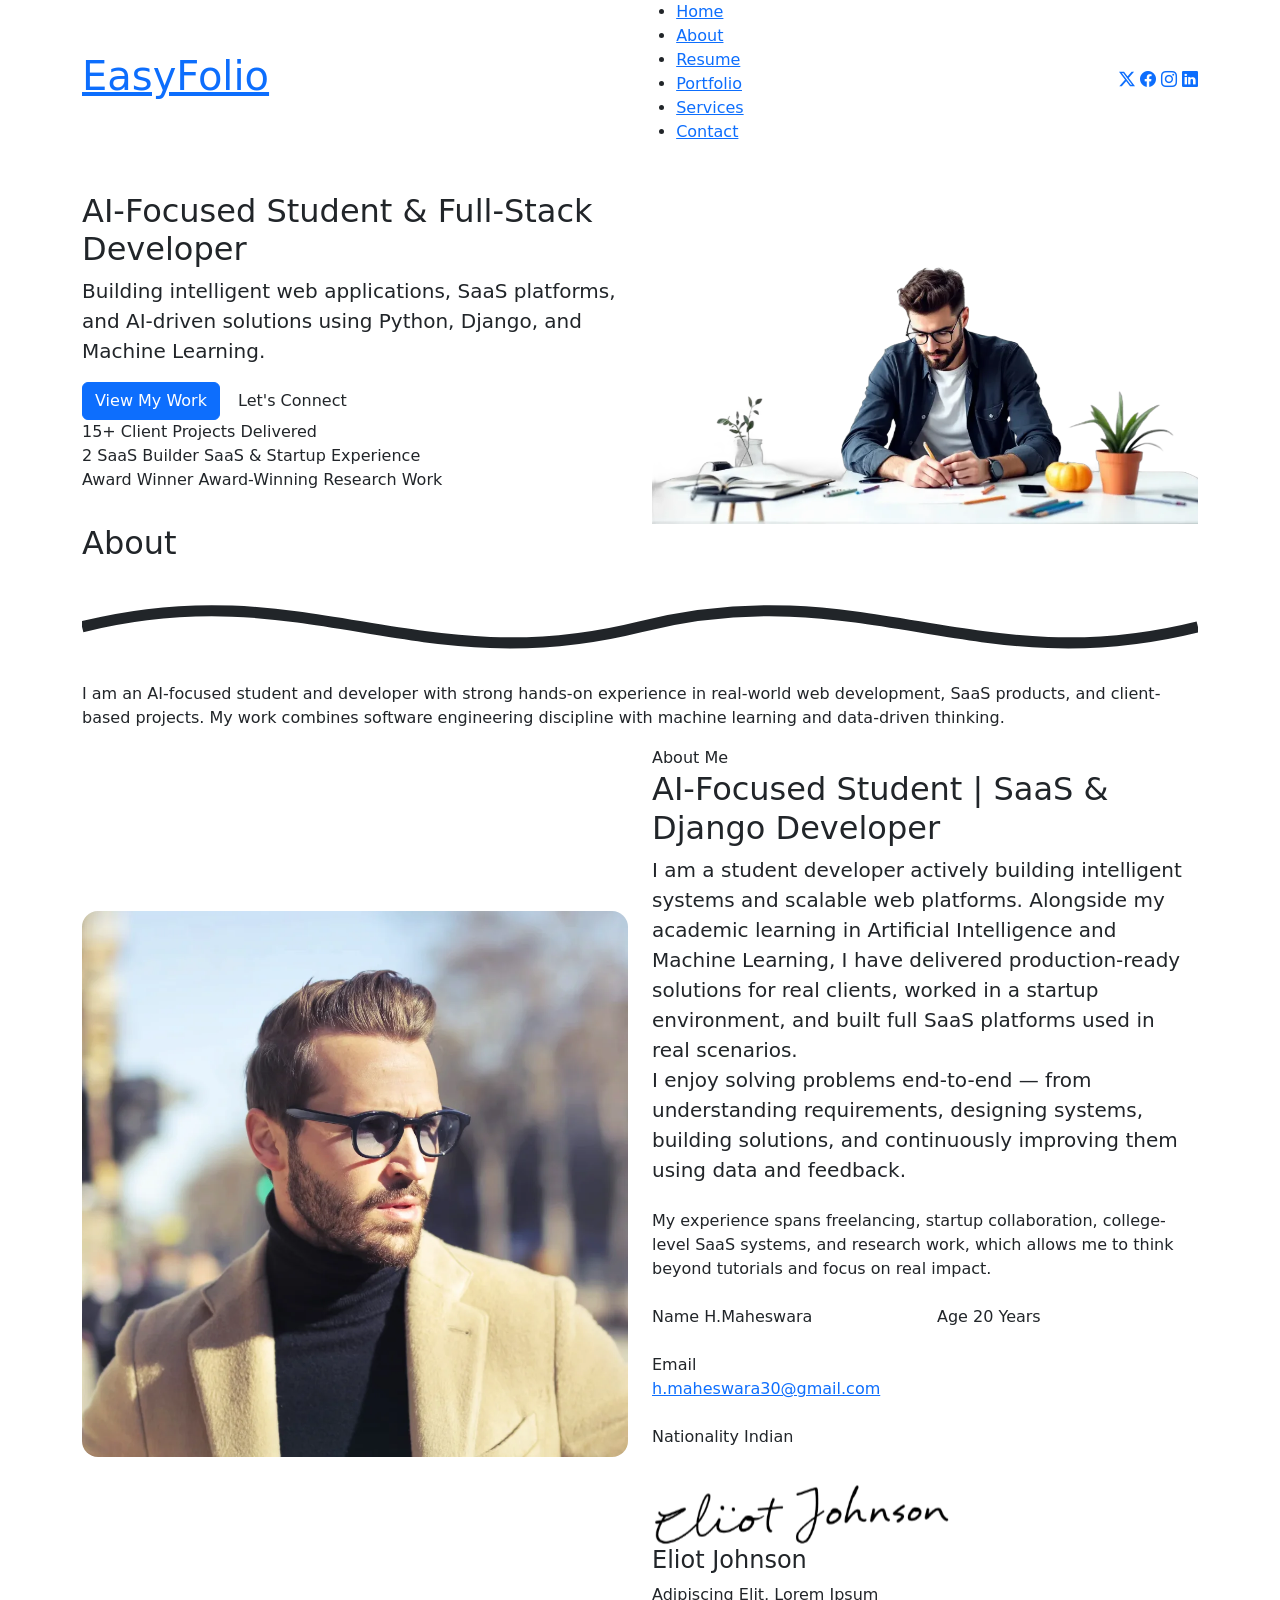
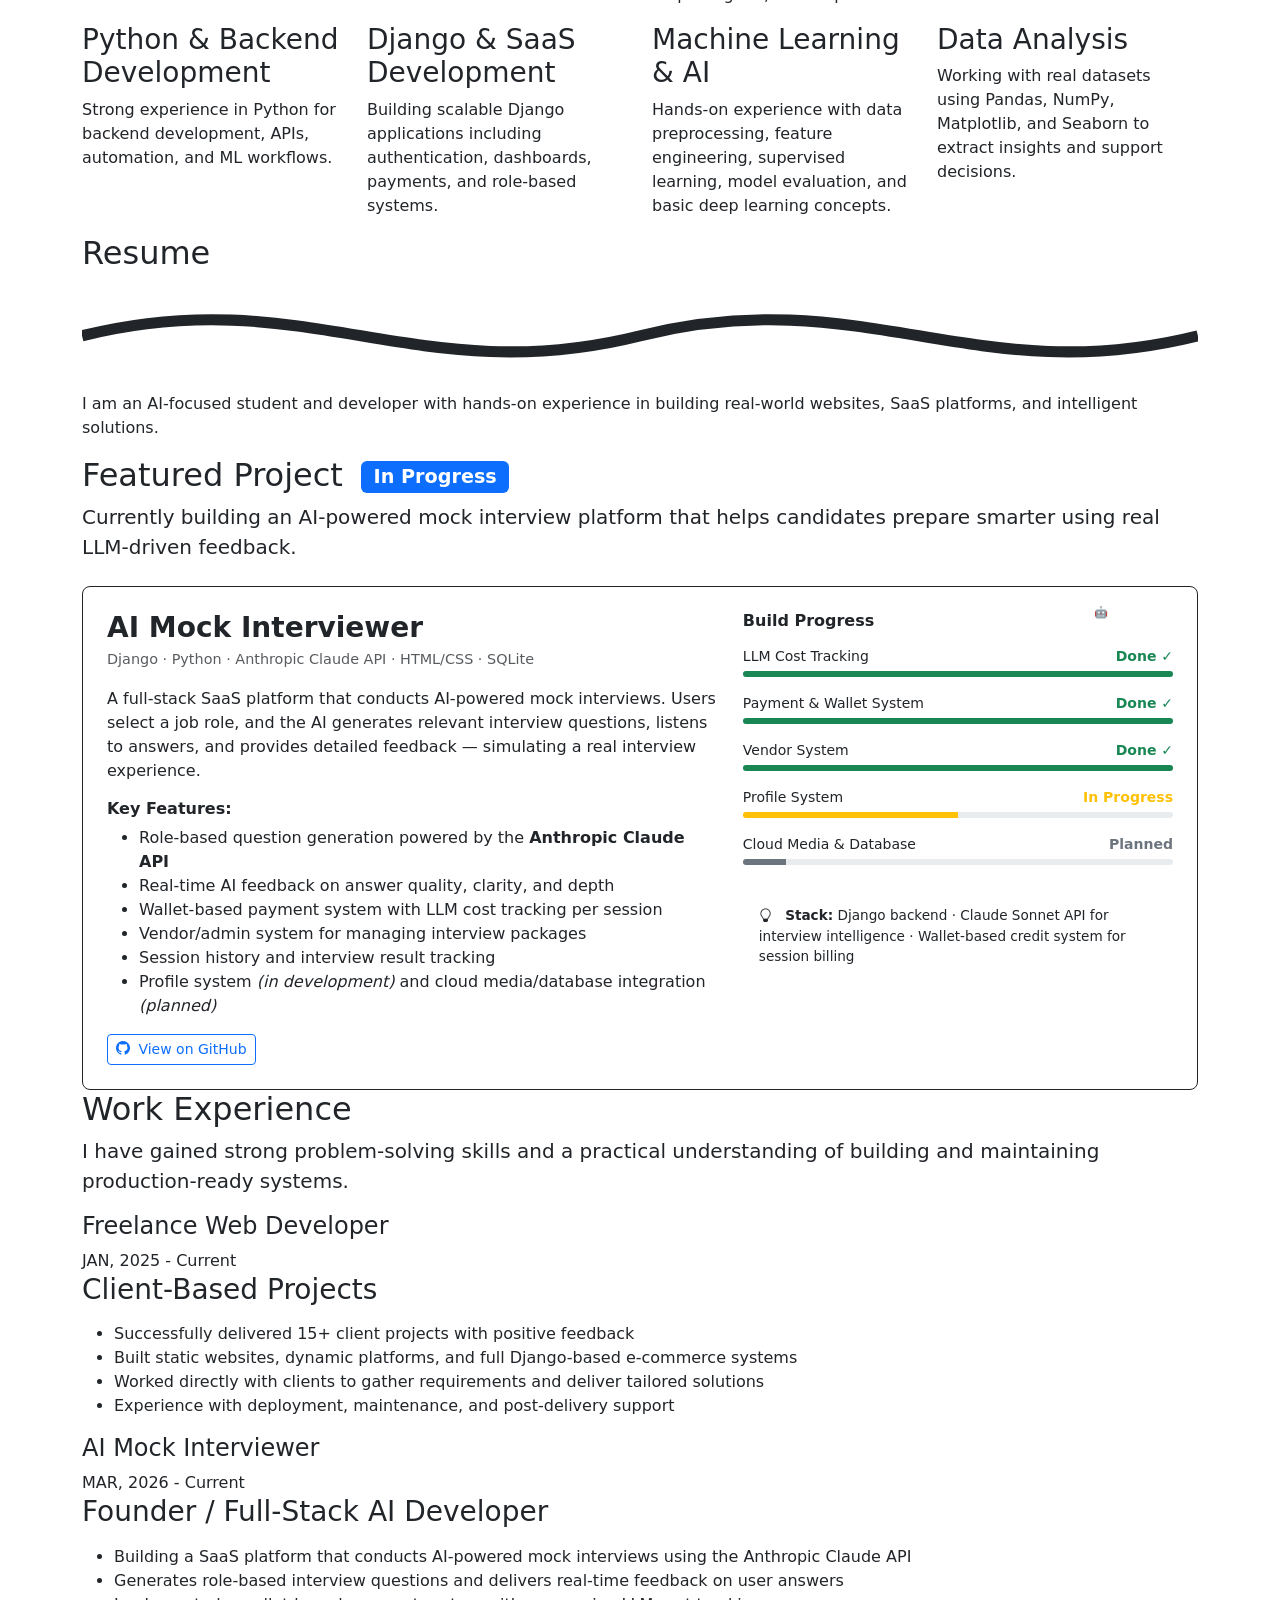
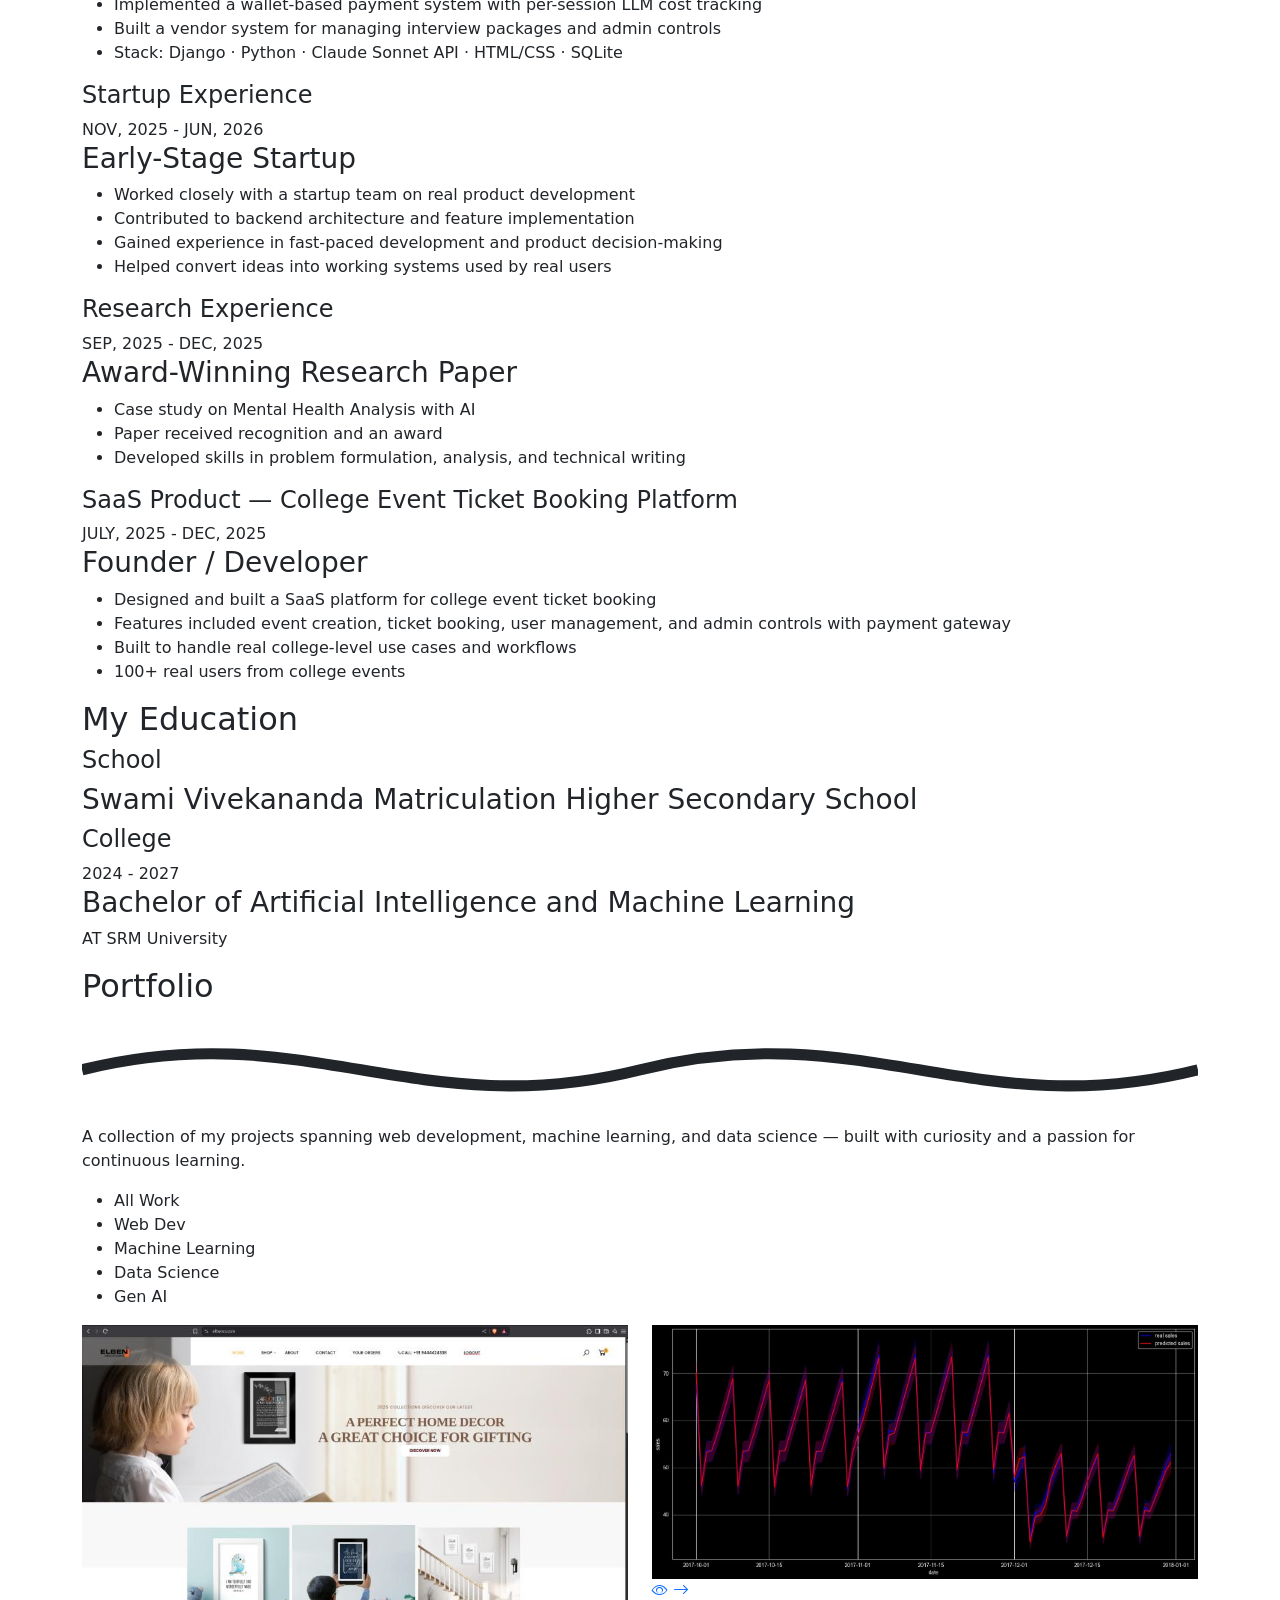
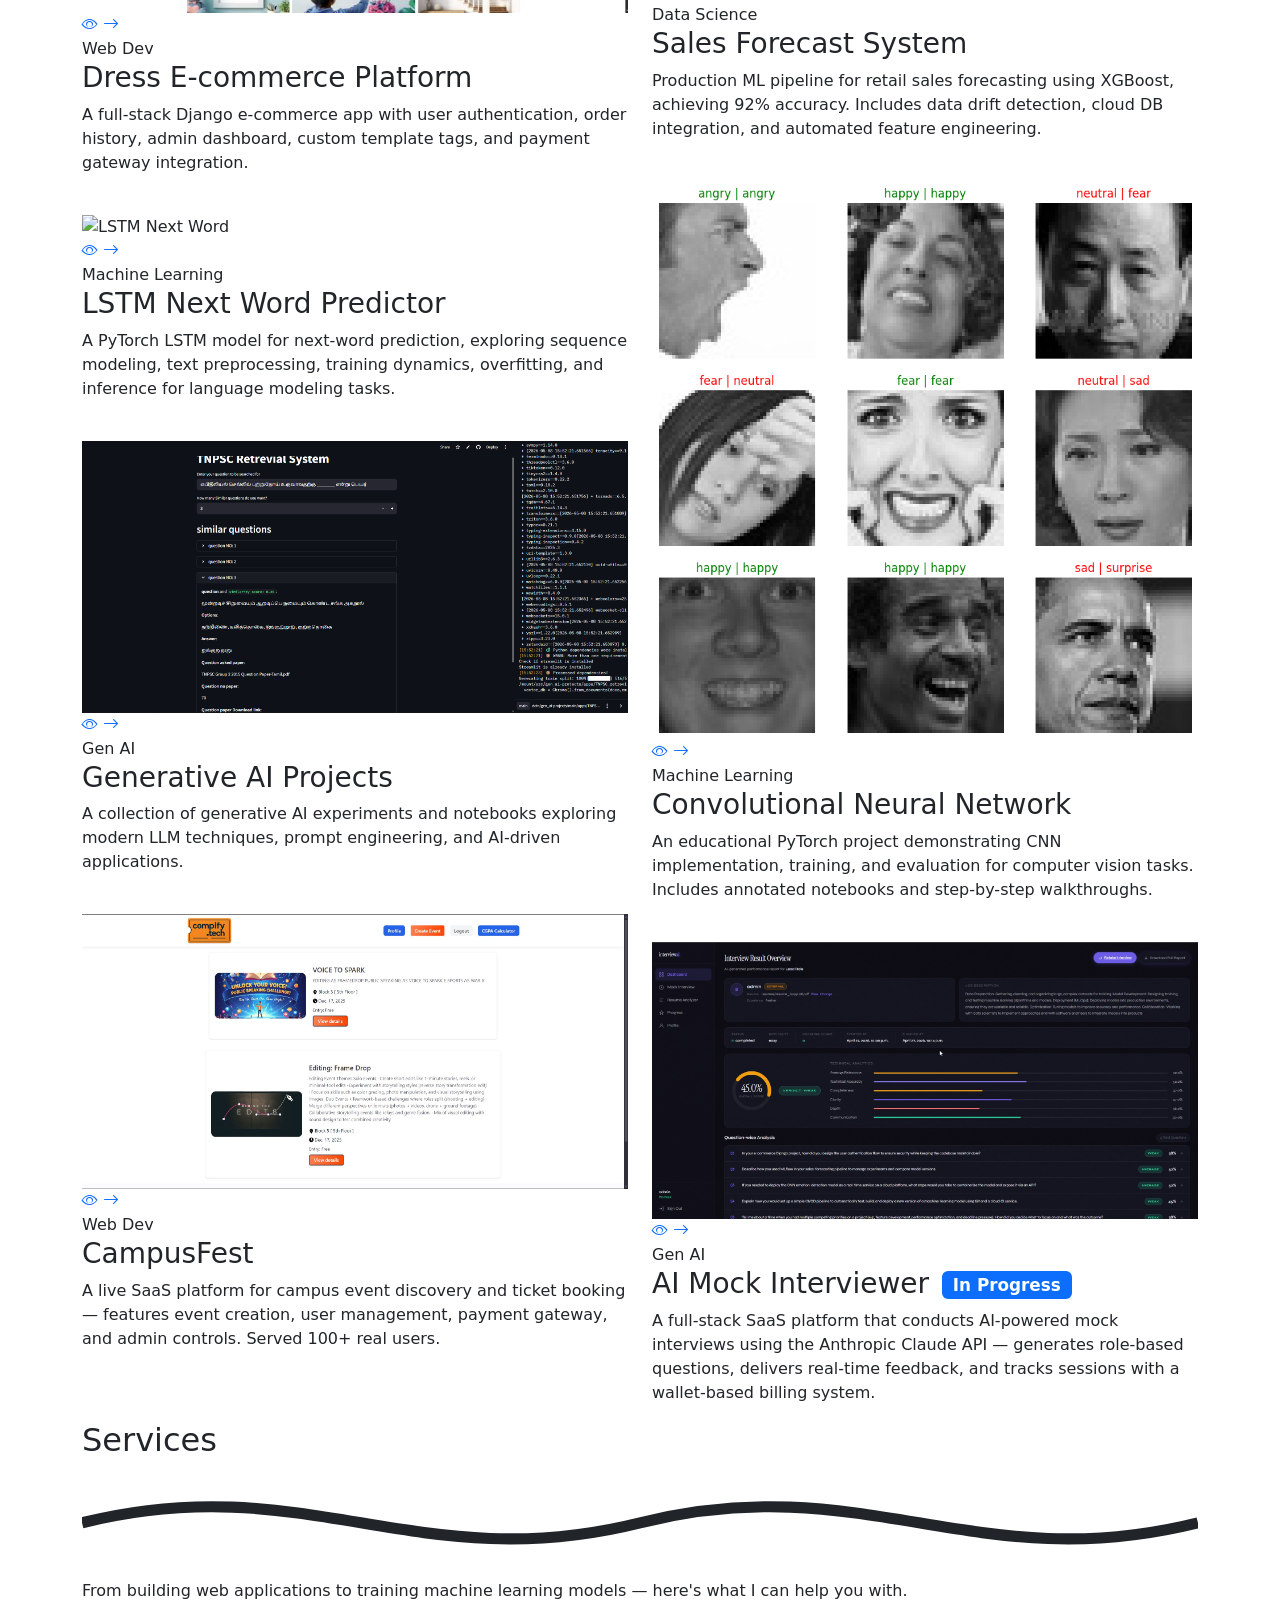
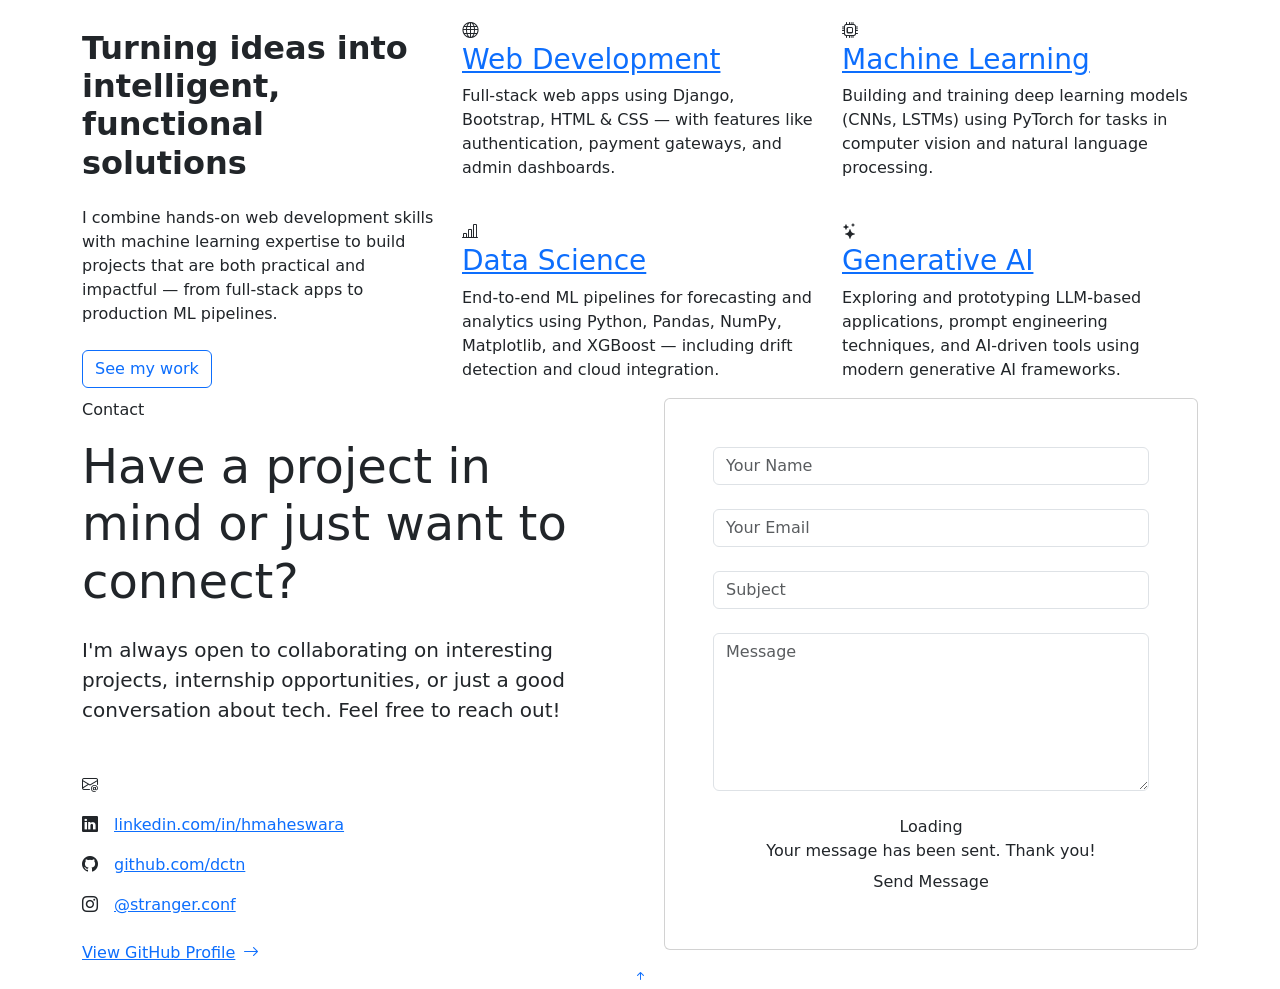
==== index.html @ 5fecfb1a "portifilo commit" ====
<!DOCTYPE html>
<html lang="en">

<head>
  <meta charset="utf-8">
  <meta content="width=device-width, initial-scale=1.0" name="viewport">
  <title>Index - EasyFolio Bootstrap Template</title>
  <meta name="description" content="">
  <meta name="keywords" content="">

  <!-- Favicons -->
  <link href="assets/img/favicon.png" rel="icon">
  <link href="assets/img/apple-touch-icon.png" rel="apple-touch-icon">

  <!-- Fonts -->
  <link href="https://fonts.googleapis.com" rel="preconnect">
  <link href="https://fonts.gstatic.com" rel="preconnect" crossorigin>
  <link href="https://fonts.googleapis.com/css2?family=Roboto:ital,wght@0,100;0,300;0,400;0,500;0,700;0,900;1,100;1,300;1,400;1,500;1,700;1,900&family=Noto+Sans:ital,wght@0,100;0,200;0,300;0,400;0,500;0,600;0,700;0,800;0,900;1,100;1,200;1,300;1,400;1,500;1,600;1,700;1,800;1,900&family=Questrial:wght@400&display=swap" rel="stylesheet">

  <!-- Vendor CSS Files -->
  <link href="assets/vendor/bootstrap/css/bootstrap.min.css" rel="stylesheet">
  <link href="assets/vendor/bootstrap-icons/bootstrap-icons.css" rel="stylesheet">
  <link href="assets/vendor/aos/aos.css" rel="stylesheet">
  <link href="assets/vendor/glightbox/css/glightbox.min.css" rel="stylesheet">
  <link href="assets/vendor/swiper/swiper-bundle.min.css" rel="stylesheet">

  <!-- Main CSS File -->
  <link href="assets/css/main.css" rel="stylesheet">

  <!-- =======================================================
  * Template Name: EasyFolio
  * Template URL: https://bootstrapmade.com/easyfolio-bootstrap-portfolio-template/
  * Updated: Feb 21 2025 with Bootstrap v5.3.3
  * Author: BootstrapMade.com
  * License: https://bootstrapmade.com/license/
  ======================================================== -->
</head>

<body class="index-page">

  <!-- nav section -->
  <header id="header" class="header d-flex align-items-center sticky-top">
    <div class="header-container container-fluid container-xl position-relative d-flex align-items-center justify-content-between">

      <a href="index.html" class="logo d-flex align-items-center me-auto me-xl-0">
        <!-- Uncomment the line below if you also wish to use an image logo -->
        <!-- <img src="assets/img/logo.webp" alt=""> -->
        <h1 class="sitename">EasyFolio</h1>
      </a>

      <nav id="navmenu" class="navmenu">
        <ul>
          <li><a href="#hero" class="active">Home</a></li>
          <li><a href="#about">About</a></li>
          <li><a href="#resume">Resume</a></li>
          <li><a href="#portfolio">Portfolio</a></li>
          <li><a href="#services">Services</a></li>
          <!-- <li class="dropdown"><a href="#"><span>Dropdown</span> <i class="bi bi-chevron-down toggle-dropdown"></i></a>
            <ul>
              <li><a href="#">Dropdown 1</a></li>
              <li class="dropdown"><a href="#"><span>Deep Dropdown</span> <i class="bi bi-chevron-down toggle-dropdown"></i></a>
                <ul>
                  <li><a href="#">Deep Dropdown 1</a></li>
                  <li><a href="#">Deep Dropdown 2</a></li>
                  <li><a href="#">Deep Dropdown 3</a></li>
                  <li><a href="#">Deep Dropdown 4</a></li>
                  <li><a href="#">Deep Dropdown 5</a></li>
                </ul>
              </li>
              <li><a href="#">Dropdown 2</a></li>
              <li><a href="#">Dropdown 3</a></li>
              <li><a href="#">Dropdown 4</a></li>
            </ul>
          </li> -->
          <li><a href="#contact">Contact</a></li>
        </ul>
        <i class="mobile-nav-toggle d-xl-none bi bi-list"></i>
      </nav>

      <div class="header-social-links">
        <a href="#" class="twitter"><i class="bi bi-twitter-x"></i></a>
        <a href="#" class="facebook"><i class="bi bi-facebook"></i></a>
        <a href="#" class="instagram"><i class="bi bi-instagram"></i></a>
        <a href="#" class="linkedin"><i class="bi bi-linkedin"></i></a>
      </div>

    </div>
  </header>
  <!-- end nav section -->

  <main class="main">

    <!-- Hero Section -->
    <section id="hero" class="hero section">

      <div class="container" data-aos="fade-up" data-aos-delay="100">

        <div class="row align-items-center content">
          <div class="col-lg-6" data-aos="fade-up" data-aos-delay="200">
            <h2>AI-Focused Student & Full-Stack Developer</h2>
            <p class="lead">Building intelligent web applications, SaaS platforms, and AI-driven solutions using Python, Django, and Machine Learning.</p>
            <div class="cta-buttons" data-aos="fade-up" data-aos-delay="300">
              <a href="#portfolio" class="btn btn-primary">View My Work</a>
              <a href="#contact" class="btn btn-outline">Let's Connect</a>
            </div>
            <div class="hero-stats" data-aos="fade-up" data-aos-delay="400">
              <div class="stat-item">
                <span class="stat-number">15+</span>
                <span class="stat-label">Client Projects Delivered</span>
              </div>
              <div class="stat-item">
                <span class="stat-number">
                  2 SaaS Builder
                </span>
                <span class="stat-label"> SaaS & Startup Experience
                </span>
              </div>
              <div class="stat-item">
                <span class="stat-number">Award Winner</span>
                <span class="stat-label">Award-Winning Research Work</span>
              </div>
            </div>
          </div>
          <div class="col-lg-6">
            <div class="hero-image">
              <img src="assets/img/profile/profile-1.webp" alt="Portfolio Hero Image" class="img-fluid" data-aos="zoom-out" data-aos-delay="300">
              <div class="shape-1"></div>
              <div class="shape-2"></div>
            </div>
          </div>
        </div>

      </div>

    </section>
    <!-- /Hero Section -->

    <!-- About Section -->
    <section id="about" class="about section light-background">

      <!-- Section Title -->
      <div class="container section-title" data-aos="fade-up">
        <h2>About</h2>
        <div class="title-shape">
          <svg viewBox="0 0 200 20" xmlns="http://www.w3.org/2000/svg">
            <path d="M 0,10 C 40,0 60,20 100,10 C 140,0 160,20 200,10" fill="none" stroke="currentColor" stroke-width="2"></path>
          </svg>
        </div>
        <p>I am an AI-focused student and developer with strong hands-on experience in real-world web development, SaaS products, and client-based projects. My work combines software engineering discipline with machine learning and data-driven thinking.</p>
      </div><!-- End Section Title -->

      <div class="container" data-aos="fade-up" data-aos-delay="100">

        <div class="row align-items-center">
          <div class="col-lg-6 position-relative" data-aos="fade-right" data-aos-delay="200">
            <div class="about-image">
              <img src="assets/img/profile/profile-square-2.webp" alt="Profile Image" class="img-fluid rounded-4">
            </div>
          </div>

          <div class="col-lg-6" data-aos="fade-left" data-aos-delay="300">
            <div class="about-content">
              <span class="subtitle">About Me</span>

              <h2>AI-Focused Student | SaaS & Django Developer</h2>

              <p class="lead mb-4">
                I am a student developer actively building intelligent systems and scalable web platforms. Alongside my academic learning in Artificial Intelligence and Machine Learning, I have delivered production-ready solutions for real clients, worked in a startup environment, and built full SaaS platforms used in real scenarios.

<br>
I enjoy solving problems end-to-end — from understanding requirements, designing systems, building solutions, and continuously improving them using data and feedback.
              </p>

              <p class="mb-4">My experience spans freelancing, startup collaboration, college-level SaaS systems, and research work, which allows me to think beyond tutorials and focus on real impact.
</p>

              <div class="personal-info">
                <div class="row g-4">
                  <div class="col-6">
                    <div class="info-item">
                      <span class="label">Name</span>
                      <span class="value">H.Maheswara</span>
                    </div>
                  </div>

                  <div class="col-6">
                    <div class="info-item">
                      <span class="label">Age</span>
                      <span class="value">20 Years</span>
                    </div>
                  </div>

                  <div class="col-6">
                    <div class="info-item">
                      <span class="label">Email</span>
                      <span class="value">
                        <a href="mailto:h.maheswara30@gmail.com" target="_blank">h.maheswara30@gmail.com</a>
                      </span>
                    </div>
                  </div>

                  <div class="col-6">
                    <div class="info-item">
                     
                    </div>
                  </div>

                   <div class="col-6">
                    <div class="info-item">
                      <span class="label">Nationality</span>
                      <span class="value">Indian</span>
                    </div>
                  </div>

                  
                </div>
              </div>

              <div class="signature mt-4">
                <div class="signature-image">
                  <img src="assets/img/misc/signature-1.webp" alt="" class="img-fluid">
                </div>
                <div class="signature-info">
                  <h4>Eliot Johnson</h4>
                  <p>Adipiscing Elit, Lorem Ipsum</p>
                </div>
              </div>
            </div>
          </div>
        </div>

      </div>

    </section><!-- /About Section -->

    <!-- Skills Section -->
    <section id="skills" class="skills section">

      <div class="container" data-aos="fade-up" data-aos-delay="100">

        <div class="row g-4 skills-animation">

          <div class="col-md-6 col-lg-3" data-aos="fade-up" data-aos-delay="100">
            <div class="skill-box">
              <h3>Python & Backend Development</h3>
              <p>Strong experience in Python for backend development, APIs, automation, and ML workflows.</p>
            </div>
          </div>

          <div class="col-md-6 col-lg-3" data-aos="fade-up" data-aos-delay="200">
            <div class="skill-box">
              <h3>Django & SaaS Development</h3>
              <p>Building scalable Django applications including authentication, dashboards, payments, and role-based systems.</p>
            </div>
          </div>

          <div class="col-md-6 col-lg-3" data-aos="fade-up" data-aos-delay="300">
            <div class="skill-box">
              <h3>Machine Learning & AI</h3>
              <p>Hands-on experience with data preprocessing, feature engineering, supervised learning, model evaluation, and basic deep learning concepts.</p>
            </div>
          </div>

          <div class="col-md-6 col-lg-3" data-aos="fade-up" data-aos-delay="400">
            <div class="skill-box">
              <h3>Data Analysis</h3>
              <p>Working with real datasets using Pandas, NumPy, Matplotlib, and Seaborn to extract insights and support decisions.</p>
            </div>
          </div>

        </div>

      </div>

    </section>
    <!-- /Skills Section -->

    <!-- Resume Section -->
    <section id="resume" class="resume section">

  <!-- Section Title -->
  <div class="container section-title" data-aos="fade-up">
    <h2>Resume</h2>
    <div class="title-shape">
      <svg viewBox="0 0 200 20" xmlns="http://www.w3.org/2000/svg">
        <path d="M 0,10 C 40,0 60,20 100,10 C 140,0 160,20 200,10" fill="none" stroke="currentColor" stroke-width="2"></path>
      </svg>
    </div>
    <p>I am an AI-focused student and developer with hands-on experience in building real-world websites, SaaS platforms, and intelligent solutions.</p>
  </div>
  <!-- End Section Title -->

  <div class="container" data-aos="fade-up" data-aos-delay="100">

    <div class="row">
      <div class="col-12">
        <div class="resume-wrapper">

          <!-- ===== FEATURED PROJECT BLOCK ===== -->
          <div class="resume-block featured-project-block" data-aos="fade-up">
            <h2>Featured Project <span class="badge bg-primary ms-2" style="font-size:0.6em; vertical-align:middle;">In Progress</span></h2>
            <p class="lead">Currently building an AI-powered mock interview platform that helps candidates prepare smarter using real LLM-driven feedback.</p>

            <div class="featured-project-card mt-4 p-4 border rounded-3 position-relative" style="background: linear-gradient(135deg, rgba(var(--accent-color-rgb), 0.05), transparent); border-color: rgba(var(--accent-color-rgb), 0.2) !important;">

              <!-- Top badge -->
              <span class="position-absolute top-0 end-0 m-3 badge" style="background-color: var(--accent-color); font-size: 0.7em;">
                🤖 AI Project
              </span>

              <div class="row align-items-start g-4">

                <!-- Left: Project Info -->
                <div class="col-lg-7">
                  <h3 class="fw-bold mb-1" style="color: var(--heading-color);">AI Mock Interviewer</h3>
                  <p class="text-muted mb-3" style="font-size: 0.9em;">Django · Python · Anthropic Claude API · HTML/CSS · SQLite</p>

                  <p class="mb-3">
                    A full-stack SaaS platform that conducts AI-powered mock interviews. Users select a job role, and the AI generates relevant interview questions, listens to answers, and provides detailed feedback — simulating a real interview experience.
                  </p>

                  <h6 class="fw-semibold mb-2">Key Features:</h6>
                  <ul class="mb-3">
                    <li>Role-based question generation powered by the <strong>Anthropic Claude API</strong></li>
                    <li>Real-time AI feedback on answer quality, clarity, and depth</li>
                    <li>Wallet-based payment system with LLM cost tracking per session</li>
                    <li>Vendor/admin system for managing interview packages</li>
                    <li>Session history and interview result tracking</li>
                    <li>Profile system <em>(in development)</em> and cloud media/database integration <em>(planned)</em></li>
                  </ul>

                  <div class="d-flex flex-wrap gap-2 mt-3">
                    <a href="https://github.com/dctn/AI-interviewer" target="_blank" class="btn btn-sm btn-outline-primary">
                      <i class="bi bi-github me-1"></i> View on GitHub
                    </a>
                    <!-- Uncomment when live:
                    <a href="#" target="_blank" class="btn btn-sm btn-primary">
                      <i class="bi bi-box-arrow-up-right me-1"></i> Live Demo
                    </a>
                    -->
                  </div>
                </div>

                <!-- Right: Progress / Status -->
                <div class="col-lg-5">
                  <h6 class="fw-semibold mb-3">Build Progress</h6>

                  <div class="mb-3">
                    <div class="d-flex justify-content-between mb-1">
                      <small>LLM Cost Tracking</small>
                      <small class="text-success fw-bold">Done ✓</small>
                    </div>
                    <div class="progress" style="height: 6px;">
                      <div class="progress-bar bg-success" style="width: 100%"></div>
                    </div>
                  </div>

                  <div class="mb-3">
                    <div class="d-flex justify-content-between mb-1">
                      <small>Payment &amp; Wallet System</small>
                      <small class="text-success fw-bold">Done ✓</small>
                    </div>
                    <div class="progress" style="height: 6px;">
                      <div class="progress-bar bg-success" style="width: 100%"></div>
                    </div>
                  </div>

                  <div class="mb-3">
                    <div class="d-flex justify-content-between mb-1">
                      <small>Vendor System</small>
                      <small class="text-success fw-bold">Done ✓</small>
                    </div>
                    <div class="progress" style="height: 6px;">
                      <div class="progress-bar bg-success" style="width: 100%"></div>
                    </div>
                  </div>

                  <div class="mb-3">
                    <div class="d-flex justify-content-between mb-1">
                      <small>Profile System</small>
                      <small class="text-warning fw-bold">In Progress</small>
                    </div>
                    <div class="progress" style="height: 6px;">
                      <div class="progress-bar bg-warning" style="width: 50%"></div>
                    </div>
                  </div>

                  <div class="mb-3">
                    <div class="d-flex justify-content-between mb-1">
                      <small>Cloud Media &amp; Database</small>
                      <small class="text-secondary fw-bold">Planned</small>
                    </div>
                    <div class="progress" style="height: 6px;">
                      <div class="progress-bar bg-secondary" style="width: 10%"></div>
                    </div>
                  </div>

                  <div class="mt-4 p-3 rounded-2" style="background: rgba(var(--accent-color-rgb), 0.08); font-size: 0.85em;">
                    <i class="bi bi-lightbulb me-2" style="color: var(--accent-color);"></i>
                    <strong>Stack:</strong> Django backend · Claude Sonnet API for interview intelligence · Wallet-based credit system for session billing
                  </div>
                </div>

              </div>
            </div>
          </div>
          <!-- ===== END FEATURED PROJECT BLOCK ===== -->

          <!-- Work Experience -->
          <div class="resume-block" data-aos="fade-up">
            <h2>Work Experience</h2>
            <p class="lead">I have gained strong problem-solving skills and a practical understanding of building and maintaining production-ready systems.</p>

            <div class="timeline">

              <div class="timeline-item" data-aos="fade-up" data-aos-delay="200">
                <div class="timeline-left">
                  <h4 class="company">Freelance Web Developer</h4>
                  <span class="period">JAN, 2025 - Current</span>
                </div>
                <div class="timeline-dot"></div>
                <div class="timeline-right">
                  <h3 class="position">Client-Based Projects</h3>
                  <p class="description">
                    <ul>
                      <li>Successfully delivered 15+ client projects with positive feedback</li>
                      <li>Built static websites, dynamic platforms, and full Django-based e-commerce systems</li>
                      <li>Worked directly with clients to gather requirements and deliver tailored solutions</li>
                      <li>Experience with deployment, maintenance, and post-delivery support</li>
                    </ul>
                  </p>
                </div>
              </div>

              <div class="timeline-item" data-aos="fade-up" data-aos-delay="500">
                <div class="timeline-left">
                  <h4 class="company">AI Mock Interviewer</h4>
                  <span class="period">MAR, 2026 - Current</span>
                </div>
                <div class="timeline-dot"></div>
                <div class="timeline-right">
                  <h3 class="position">Founder / Full-Stack AI Developer</h3>
                  <p class="description">
                    <ul>
                      <li>Building a SaaS platform that conducts AI-powered mock interviews using the Anthropic Claude API</li>
                      <li>Generates role-based interview questions and delivers real-time feedback on user answers</li>
                      <li>Implemented a wallet-based payment system with per-session LLM cost tracking</li>
                      <li>Built a vendor system for managing interview packages and admin controls</li>
                      <li>Stack: Django · Python · Claude Sonnet API · HTML/CSS · SQLite</li>
                    </ul>
                  </p>
                </div>
              </div>

              <div class="timeline-item" data-aos="fade-up" data-aos-delay="300">
                <div class="timeline-left">
                  <h4 class="company">Startup Experience</h4>
                  <span class="period">NOV, 2025 - JUN, 2026</span>
                </div>
                <div class="timeline-dot"></div>
                <div class="timeline-right">
                  <h3 class="position">Early-Stage Startup</h3>
                  <ul>
                    <li>Worked closely with a startup team on real product development</li>
                    <li>Contributed to backend architecture and feature implementation</li>
                    <li>Gained experience in fast-paced development and product decision-making</li>
                    <li>Helped convert ideas into working systems used by real users</li>
                  </ul>
                </div>
              </div>

              <div class="timeline-item" data-aos="fade-up" data-aos-delay="400">
                <div class="timeline-left">
                  <h4 class="company">Research Experience</h4>
                  <span class="period">SEP, 2025 - DEC, 2025</span>
                </div>
                <div class="timeline-dot"></div>
                <div class="timeline-right">
                  <h3 class="position">Award-Winning Research Paper</h3>
                  <ul>
                    <li>Case study on Mental Health Analysis with AI</li>
                    <li>Paper received recognition and an award</li>
                    <li>Developed skills in problem formulation, analysis, and technical writing</li>
                  </ul>
                </div>
              </div>

              <div class="timeline-item" data-aos="fade-up" data-aos-delay="400">
                <div class="timeline-left">
                  <h4 class="company">SaaS Product — College Event Ticket Booking Platform</h4>
                  <span class="period">JULY, 2025 - DEC, 2025</span>
                </div>
                <div class="timeline-dot"></div>
                <div class="timeline-right">
                  <h3 class="position">Founder / Developer</h3>
                  <ul>
                    <li>Designed and built a SaaS platform for college event ticket booking</li>
                    <li>Features included event creation, ticket booking, user management, and admin controls with payment gateway</li>
                    <li>Built to handle real college-level use cases and workflows</li>
                    <li>100+ real users from college events</li>
                  </ul>
                </div>
              </div>

            </div>
          </div>

          <!-- Education -->
          <div class="resume-block" data-aos="fade-up" data-aos-delay="100">
            <h2>My Education</h2>

            <div class="timeline">
              <div class="timeline-item" data-aos="fade-up" data-aos-delay="200">
                <div class="timeline-left">
                  <h4 class="company">School</h4>
                </div>
                <div class="timeline-dot"></div>
                <div class="timeline-right">
                  <h3 class="position">Swami Vivekananda Matriculation Higher Secondary School</h3>
                </div>
              </div>

              <div class="timeline-item" data-aos="fade-up" data-aos-delay="300">
                <div class="timeline-left">
                  <h4 class="company">College</h4>
                  <span class="period">2024 - 2027</span>
                </div>
                <div class="timeline-dot"></div>
                <div class="timeline-right">
                  <h3 class="position">Bachelor of Artificial Intelligence and Machine Learning</h3>
                  <p class="description">AT SRM University</p>
                </div>
              </div>
            </div>
          </div>

        </div>
      </div>
    </div>

  </div>

</section>
    <!-- /Resume Section -->

    <!-- Portfolio Section -->
<!-- Portfolio Section -->
<section id="portfolio" class="portfolio section">

  <!-- Section Title -->
  <div class="container section-title" data-aos="fade-up">
    <h2>Portfolio</h2>
    <div class="title-shape">
      <svg viewBox="0 0 200 20" xmlns="http://www.w3.org/2000/svg">
        <path d="M 0,10 C 40,0 60,20 100,10 C 140,0 160,20 200,10" fill="none" stroke="currentColor" stroke-width="2"></path>
      </svg>
    </div>
    <p>A collection of my projects spanning web development, machine learning, and data science — built with curiosity and a passion for continuous learning.</p>
  </div><!-- End Section Title -->

  <div class="container" data-aos="fade-up" data-aos-delay="100">

    <div class="isotope-layout" data-default-filter="*" data-layout="masonry" data-sort="original-order">

      <div class="portfolio-filters-container" data-aos="fade-up" data-aos-delay="200">
        <ul class="portfolio-filters isotope-filters">
          <li data-filter="*" class="filter-active">All Work</li>
          <li data-filter=".filter-web">Web Dev</li>
          <li data-filter=".filter-ml">Machine Learning</li>
          <li data-filter=".filter-data">Data Science</li>
          <li data-filter=".filter-genai">Gen AI</li>
        </ul>
      </div>

      <div class="row g-4 isotope-container" data-aos="fade-up" data-aos-delay="300">

        <!-- Project 1: Dress E-commerce -->
        <div class="col-lg-6 col-md-6 portfolio-item isotope-item filter-web">
          <div class="portfolio-card">
            <div class="portfolio-image">
              <!--
                PLACEHOLDER: Replace with your actual screenshot.
                Suggested: a screenshot of the homepage or product listing page.
                File to add: assets/img/portfolio/portfolio-1.webp
                Temp image: e-commerce / online shopping theme
              -->
              <img src="assets/own_img/pro.jpg" class="img-fluid" alt="Dress E-commerce" loading="lazy">
              <div class="portfolio-overlay">
                <div class="portfolio-actions">
                  <a href="assets/own_img/pro.jpg" class="glightbox preview-link" data-gallery="portfolio-gallery-web"><i class="bi bi-eye"></i></a>
                  <a href="https://github.com/dctn/Dress_e-commerce" target="_blank" class="details-link"><i class="bi bi-arrow-right"></i></a>
                </div>
              </div>
            </div>
            <div class="portfolio-content">
              <span class="category">Web Dev</span>
              <h3>Dress E-commerce Platform</h3>
              <p>A full-stack Django e-commerce app with user authentication, order history, admin dashboard, custom template tags, and payment gateway integration.</p>
            </div>
          </div>
        </div><!-- End Portfolio Item -->

        <!-- Project 2: Sales Forecast -->
        <div class="col-lg-6 col-md-6 portfolio-item isotope-item filter-data">
          <div class="portfolio-card">
            <div class="portfolio-image">
              <!--
                PLACEHOLDER: Replace with your actual screenshot.
                Suggested: a chart or dashboard screenshot from the project.
                File to add: assets/img/portfolio/portfolio-2.webp
                Temp image: data / analytics theme
              -->
              <img src="assets/own_img/pro_2.jpg" class="img-fluid" alt="Sales Forecast" loading="lazy">
              <div class="portfolio-overlay">
                <div class="portfolio-actions">
                  <a href="assets/own_img/pro_2.jpg" class="glightbox preview-link" data-gallery="portfolio-gallery-data"><i class="bi bi-eye"></i></a>
                  <a href="https://github.com/dctn/sales-forecast" target="_blank" class="details-link"><i class="bi bi-arrow-right"></i></a>
                </div>
              </div>
            </div>
            <div class="portfolio-content">
              <span class="category">Data Science</span>
              <h3>Sales Forecast System</h3>
              <p>Production ML pipeline for retail sales forecasting using XGBoost, achieving 92% accuracy. Includes data drift detection, cloud DB integration, and automated feature engineering.</p>
            </div>
          </div>
        </div><!-- End Portfolio Item -->

        <!-- Project 3: CNN -->
        <div class="col-lg-6 col-md-6 portfolio-item isotope-item filter-ml">
          <div class="portfolio-card">
            <div class="portfolio-image">
              <!--
                PLACEHOLDER: Replace with your actual screenshot.
                Suggested: a notebook cell showing CNN architecture or training loss curve.
                File to add: assets/img/portfolio/portfolio-3.webp
                Temp image: neural network / deep learning theme
              -->
              <img src="assets/own_img/pro_3.png" class="img-fluid" alt="CNN Project" loading="lazy">
              <div class="portfolio-overlay">
                <div class="portfolio-actions">
                  <a href="assets/own_img/pro_3.png" class="glightbox preview-link" data-gallery="portfolio-gallery-ml"><i class="bi bi-eye"></i></a>
                  <a href="https://github.com/dctn/convolutional-neural-network" target="_blank" class="details-link"><i class="bi bi-arrow-right"></i></a>
                </div>
              </div>
            </div>
            <div class="portfolio-content">
              <span class="category">Machine Learning</span>
              <h3>Convolutional Neural Network</h3>
              <p>An educational PyTorch project demonstrating CNN implementation, training, and evaluation for computer vision tasks. Includes annotated notebooks and step-by-step walkthroughs.</p>
            </div>
          </div>
        </div><!-- End Portfolio Item -->

        <!-- Project 4: LSTM Next Word Prediction -->
        <div class="col-lg-6 col-md-6 portfolio-item isotope-item filter-ml">
          <div class="portfolio-card">
            <div class="portfolio-image">
              <!--
                PLACEHOLDER: Replace with your actual screenshot.
                Suggested: a notebook showing LSTM architecture diagram or prediction output.
                File to add: assets/img/portfolio/portfolio-4.webp
                Temp image: NLP / text / language model theme
              -->
              <img src="https://images.unsplash.com/photo-1655720828018-edd2daec9349?w=800&q=80" class="img-fluid" alt="LSTM Next Word" loading="lazy">
              <div class="portfolio-overlay">
                <div class="portfolio-actions">
                  <a href="https://images.unsplash.com/photo-1655720828018-edd2daec9349?w=800&q=80" class="glightbox preview-link" data-gallery="portfolio-gallery-ml"><i class="bi bi-eye"></i></a>
                  <a href="https://github.com/dctn/LSTM-predict-next-word" target="_blank" class="details-link"><i class="bi bi-arrow-right"></i></a>
                </div>
              </div>
            </div>
            <div class="portfolio-content">
              <span class="category">Machine Learning</span>
              <h3>LSTM Next Word Predictor</h3>
              <p>A PyTorch LSTM model for next-word prediction, exploring sequence modeling, text preprocessing, training dynamics, overfitting, and inference for language modeling tasks.</p>
            </div>
          </div>
        </div><!-- End Portfolio Item -->

        <!-- Project 5: Gen AI Projects -->
        <div class="col-lg-6 col-md-6 portfolio-item isotope-item filter-genai">
          <div class="portfolio-card">
            <div class="portfolio-image">
              <!--
                PLACEHOLDER: Replace with your actual screenshot.
                Suggested: a notebook output showing LLM response or prompt engineering example.
                File to add: assets/img/portfolio/portfolio-5.webp
                Temp image: generative AI / LLM theme
              -->
              <img src="assets/own_img/pro_6.png" class="img-fluid" alt="Gen AI Projects" loading="lazy">
              <div class="portfolio-overlay">
                <div class="portfolio-actions">
                  <a href="assets/own_img/pro_6.png" class="glightbox preview-link" data-gallery="portfolio-gallery-genai"><i class="bi bi-eye"></i></a>
                  <a href="https://github.com/dctn/GEN_AI-PROJECTS" target="_blank" class="details-link"><i class="bi bi-arrow-right"></i></a>
                </div>
              </div>
            </div>
            <div class="portfolio-content">
              <span class="category">Gen AI</span>
              <h3>Generative AI Projects</h3>
              <p>A collection of generative AI experiments and notebooks exploring modern LLM techniques, prompt engineering, and AI-driven applications.</p>
            </div>
          </div>
        </div><!-- End Portfolio Item -->

        <!-- Project 6: CampusFest -->
        <div class="col-lg-6 col-md-6 portfolio-item isotope-item filter-web">
          <div class="portfolio-card">
            <div class="portfolio-image">
              <!--
                PLACEHOLDER: Replace with your actual screenshot.
                Suggested: a screenshot of the campusfest.live homepage or event listing.
                File to add: assets/img/portfolio/portfolio-6.webp
                Temp image: campus event / ticketing theme
              -->
              <img src="assets/own_img/pro_4.jpg" class="img-fluid" alt="CampusFest" loading="lazy">
              <div class="portfolio-overlay">
                <div class="portfolio-actions">
                  <a href="assets/own_img/pro_4.jpg" class="glightbox preview-link" data-gallery="portfolio-gallery-web"><i class="bi bi-eye"></i></a>
                  <a href="https://campusfest.live/" target="_blank" class="details-link"><i class="bi bi-arrow-right"></i></a>
                </div>
              </div>
            </div>
            <div class="portfolio-content">
              <span class="category">Web Dev</span>
              <h3>CampusFest</h3>
              <p>A live SaaS platform for campus event discovery and ticket booking — features event creation, user management, payment gateway, and admin controls. Served 100+ real users.</p>
            </div>
          </div>
        </div><!-- End Portfolio Item -->

        <!-- Project 7: AI Mock Interviewer -->
        <div class="col-lg-6 col-md-6 portfolio-item isotope-item filter-genai filter-web">
          <div class="portfolio-card">
            <div class="portfolio-image">
              <!--
                PLACEHOLDER: Replace with your actual screenshot.
                Suggested: a screenshot of the interview session UI or feedback screen.
                File to add: assets/img/portfolio/portfolio-7.webp
                Temp image: interview / AI chat theme
              -->
              <img src="assets/own_img/pro_5.png" class="img-fluid" alt="AI Mock Interviewer" loading="lazy">
              <div class="portfolio-overlay">
                <div class="portfolio-actions">
                  <a href="assets/own_img/pro_5.png" class="glightbox preview-link" data-gallery="portfolio-gallery-genai"><i class="bi bi-eye"></i></a>
                  <a href="https://github.com/dctn/AI-interviewer" target="_blank" class="details-link"><i class="bi bi-arrow-right"></i></a>
                </div>
              </div>
            </div>
            <div class="portfolio-content">
              <span class="category">Gen AI</span>
              <h3>AI Mock Interviewer <span class="badge bg-primary ms-1" style="font-size:0.6em; vertical-align:middle;">In Progress</span></h3>
              <p>A full-stack SaaS platform that conducts AI-powered mock interviews using the Anthropic Claude API — generates role-based questions, delivers real-time feedback, and tracks sessions with a wallet-based billing system.</p>
            </div>
          </div>
        </div><!-- End Portfolio Item -->

      </div><!-- End Portfolio Container -->

    </div>

  </div>

</section>
<!-- /Portfolio Section -->
    <!-- /Portfolio Section -->

    <!-- Testimonials Section -->
    
    <!-- /Testimonials Section -->

    <!-- Services Section -->
<section id="services" class="services section">

  <!-- Section Title -->
  <div class="container section-title" data-aos="fade-up">
    <h2>Services</h2>
    <div class="title-shape">
      <svg viewBox="0 0 200 20" xmlns="http://www.w3.org/2000/svg">
        <path d="M 0,10 C 40,0 60,20 100,10 C 140,0 160,20 200,10" fill="none" stroke="currentColor" stroke-width="2"></path>
      </svg>
    </div>
    <p>From building web applications to training machine learning models — here's what I can help you with.</p>
  </div>
  <!-- End Section Title -->

  <div class="container" data-aos="fade-up" data-aos-delay="100">

    <div class="row align-items-center">
      <div class="col-lg-4 mb-5 mb-lg-0">
        <h2 class="fw-bold mb-4 servies-title">Turning ideas into intelligent, functional solutions</h2>
        <p class="mb-4">I combine hands-on web development skills with machine learning expertise to build projects that are both practical and impactful — from full-stack apps to production ML pipelines.</p>
        <a href="#portfolio" class="btn btn-outline-primary">See my work</a>
      </div>
      <div class="col-lg-8">
        <div class="row g-4">

          <div class="col-md-6" data-aos="fade-up" data-aos-delay="200">
            <div class="service-item">
              <i class="bi bi-globe icon"></i>
              <h3><a href="#portfolio">Web Development</a></h3>
              <p>Full-stack web apps using Django, Bootstrap, HTML & CSS — with features like authentication, payment gateways, and admin dashboards.</p>
            </div>
          </div><!-- End Service Item -->

          <div class="col-md-6" data-aos="fade-up" data-aos-delay="300">
            <div class="service-item">
              <i class="bi bi-cpu icon"></i>
              <h3><a href="#portfolio">Machine Learning</a></h3>
              <p>Building and training deep learning models (CNNs, LSTMs) using PyTorch for tasks in computer vision and natural language processing.</p>
            </div>
          </div><!-- End Service Item -->

          <div class="col-md-6" data-aos="fade-up" data-aos-delay="400">
            <div class="service-item">
              <i class="bi bi-bar-chart-line icon"></i>
              <h3><a href="#portfolio">Data Science</a></h3>
              <p>End-to-end ML pipelines for forecasting and analytics using Python, Pandas, NumPy, Matplotlib, and XGBoost — including drift detection and cloud integration.</p>
            </div>
          </div><!-- End Service Item -->

          <div class="col-md-6" data-aos="fade-up" data-aos-delay="500">
            <div class="service-item">
              <i class="bi bi-stars icon"></i>
              <h3><a href="#portfolio">Generative AI</a></h3>
              <p>Exploring and prototyping LLM-based applications, prompt engineering techniques, and AI-driven tools using modern generative AI frameworks.</p>
            </div>
          </div><!-- End Service Item -->

        </div>
      </div>
    </div>

  </div>

</section>
<!-- /Services Section -->


<!-- Contact Section -->
<section id="contact" class="contact section light-background">

  <div class="container" data-aos="fade-up" data-aos-delay="100">

    <div class="row g-5">
      <div class="col-lg-6">
        <div class="content" data-aos="fade-up" data-aos-delay="200">
          <div class="section-category mb-3">Contact</div>
          <h2 class="display-5 mb-4">Have a project in mind or just want to connect?</h2>
          <p class="lead mb-4">I'm always open to collaborating on interesting projects, internship opportunities, or just a good conversation about tech. Feel free to reach out!</p>

          <div class="contact-info mt-5">
            <div class="info-item d-flex mb-3">
              <i class="bi bi-envelope-at me-3"></i>
              <span><!-- Add your email here --></span>
            </div>

            <div class="info-item d-flex mb-3">
              <i class="bi bi-linkedin me-3"></i>
              <a href="https://www.linkedin.com/in/hmaheswara" target="_blank">linkedin.com/in/hmaheswara</a>
            </div>

            <div class="info-item d-flex mb-3">
              <i class="bi bi-github me-3"></i>
              <a href="https://github.com/dctn" target="_blank">github.com/dctn</a>
            </div>

            <div class="info-item d-flex mb-4">
              <i class="bi bi-instagram me-3"></i>
              <a href="https://www.instagram.com/stranger.conf/" target="_blank">@stranger.conf</a>
            </div>

            <a href="https://github.com/dctn" target="_blank" class="map-link d-inline-flex align-items-center">
              View GitHub Profile
              <i class="bi bi-arrow-right ms-2"></i>
            </a>
          </div>
        </div>
      </div>

      <div class="col-lg-6">
        <div class="contact-form card" data-aos="fade-up" data-aos-delay="300">
          <div class="card-body p-4 p-lg-5">

            <form action="forms/contact.php" method="post" class="php-email-form">
              <div class="row gy-4">

                <div class="col-12">
                  <input type="text" name="name" class="form-control" placeholder="Your Name" required="">
                </div>

                <div class="col-12">
                  <input type="email" class="form-control" name="email" placeholder="Your Email" required="">
                </div>

                <div class="col-12">
                  <input type="text" class="form-control" name="subject" placeholder="Subject" required="">
                </div>

                <div class="col-12">
                  <textarea class="form-control" name="message" rows="6" placeholder="Message" required=""></textarea>
                </div>

                <div class="col-12 text-center">
                  <div class="loading">Loading</div>
                  <div class="error-message"></div>
                  <div class="sent-message">Your message has been sent. Thank you!</div>

                  <button type="submit" class="btn btn-submit w-100">Send Message</button>
                </div>

              </div>
            </form>

          </div>
        </div>
      </div>

    </div>

  </div>

</section>
<!-- /Contact Section -->
  </main>

 
  <!-- Scroll Top -->
  <a href="#" id="scroll-top" class="scroll-top d-flex align-items-center justify-content-center"><i class="bi bi-arrow-up-short"></i></a>

  <!-- Vendor JS Files -->
  <script src="assets/vendor/bootstrap/js/bootstrap.bundle.min.js"></script>
  <script src="assets/vendor/php-email-form/validate.js"></script>
  <script src="assets/vendor/aos/aos.js"></script>
  <script src="assets/vendor/waypoints/noframework.waypoints.js"></script>
  <script src="assets/vendor/glightbox/js/glightbox.min.js"></script>
  <script src="assets/vendor/imagesloaded/imagesloaded.pkgd.min.js"></script>
  <script src="assets/vendor/isotope-layout/isotope.pkgd.min.js"></script>
  <script src="assets/vendor/swiper/swiper-bundle.min.js"></script>

  <!-- Main JS File -->
  <script src="assets/js/main.js"></script>

</body>

</html>
---- assets/css/main.css ----
/**
* Template Name: EasyFolio
* Template URL: https://bootstrapmade.com/easyfolio-bootstrap-portfolio-template/
* Updated: Feb 21 2025 with Bootstrap v5.3.3
* Author: BootstrapMade.com
* License: https://bootstrapmade.com/license/
*/

/*--------------------------------------------------------------
# Font & Color Variables
# Help: https://bootstrapmade.com/color-system/
--------------------------------------------------------------*/
/* Fonts */
:root {
  --default-font: "Roboto",  system-ui, -apple-system, "Segoe UI", Roboto, "Helvetica Neue", Arial, "Noto Sans", "Liberation Sans", sans-serif, "Apple Color Emoji", "Segoe UI Emoji", "Segoe UI Symbol", "Noto Color Emoji";
  --heading-font: "Questrial",  sans-serif;
  --nav-font: "Noto Sans",  sans-serif;
}

/* Global Colors - The following color variables are used throughout the website. Updating them here will change the color scheme of the entire website */
:root { 
  --background-color: #ffffff; /* Background color for the entire website, including individual sections */
  --default-color: #0a0f14; /* Default color used for the majority of the text content across the entire website */
  --heading-color: #0f2943; /* Color for headings, subheadings and title throughout the website */
  --accent-color: #e87532; /* Accent color that represents your brand on the website. It's used for buttons, links, and other elements that need to stand out */
  --surface-color: #ffffff; /* The surface color is used as a background of boxed elements within sections, such as cards, icon boxes, or other elements that require a visual separation from the global background. */
  --contrast-color: #ffffff; /* Contrast color for text, ensuring readability against backgrounds of accent, heading, or default colors. */
}

/* Nav Menu Colors - The following color variables are used specifically for the navigation menu. They are separate from the global colors to allow for more customization options */
:root {
  --nav-color: #0a0f14;  /* The default color of the main navmenu links */
  --nav-hover-color: #e87532; /* Applied to main navmenu links when they are hovered over or active */
  --nav-mobile-background-color: #ffffff; /* Used as the background color for mobile navigation menu */
  --nav-dropdown-background-color: #ffffff; /* Used as the background color for dropdown items that appear when hovering over primary navigation items */
  --nav-dropdown-color: #0a0f14; /* Used for navigation links of the dropdown items in the navigation menu. */
  --nav-dropdown-hover-color: #e87532; /* Similar to --nav-hover-color, this color is applied to dropdown navigation links when they are hovered over. */
}

/* Color Presets - These classes override global colors when applied to any section or element, providing reuse of the sam color scheme. */

.light-background {
  --background-color: #faf9fb;
  --surface-color: #ffffff;
}

.dark-background {
  --background-color: #060606;
  --default-color: #ffffff;
  --heading-color: #ffffff;
  --surface-color: #252525;
  --contrast-color: #ffffff;
}

/* Smooth scroll */
:root {
  scroll-behavior: smooth;
}

/*--------------------------------------------------------------
# General Styling & Shared Classes
--------------------------------------------------------------*/
body {
  color: var(--default-color);
  background-color: var(--background-color);
  font-family: var(--default-font);
}

a {
  color: var(--accent-color);
  text-decoration: none;
  transition: 0.3s;
}

a:hover {
  color: color-mix(in srgb, var(--accent-color), transparent 25%);
  text-decoration: none;
}

h1,
h2,
h3,
h4,
h5,
h6 {
  color: var(--heading-color);
  font-family: var(--heading-font);
}

/* PHP Email Form Messages
------------------------------*/
.php-email-form .error-message {
  display: none;
  background: #df1529;
  color: #ffffff;
  text-align: left;
  padding: 15px;
  margin-bottom: 24px;
  font-weight: 600;
}

.php-email-form .sent-message {
  display: none;
  color: #ffffff;
  background: #059652;
  text-align: center;
  padding: 15px;
  margin-bottom: 24px;
  font-weight: 600;
}

.php-email-form .loading {
  display: none;
  background: var(--surface-color);
  text-align: center;
  padding: 15px;
  margin-bottom: 24px;
}

.php-email-form .loading:before {
  content: "";
  display: inline-block;
  border-radius: 50%;
  width: 24px;
  height: 24px;
  margin: 0 10px -6px 0;
  border: 3px solid var(--accent-color);
  border-top-color: var(--surface-color);
  animation: php-email-form-loading 1s linear infinite;
}

@keyframes php-email-form-loading {
  0% {
    transform: rotate(0deg);
  }

  100% {
    transform: rotate(360deg);
  }
}

/*--------------------------------------------------------------
# Global Header
--------------------------------------------------------------*/
.header {
  color: var(--default-color);
  background-color: var(--background-color);
  padding: 20px 0;
  transition: all 0.5s;
  z-index: 997;
}

.header .header-container {
  background: var(--surface-color);
  border-radius: 50px;
  padding: 5px 25px;
  box-shadow: 0px 2px 15px rgba(0, 0, 0, 0.1);
}

.header .logo {
  line-height: 1;
}

.header .logo img {
  max-height: 36px;
  margin-right: 8px;
}

.header .logo h1 {
  font-size: 24px;
  margin: 0;
  padding-left: 5px;
  font-weight: 500;
  color: var(--heading-color);
}

.header .header-social-links {
  padding-right: 15px;
}

.header .header-social-links a {
  color: color-mix(in srgb, var(--default-color), transparent 40%);
  padding-left: 6px;
  display: inline-block;
  transition: 0.3s;
  font-size: 16px;
}

.header .header-social-links a:hover {
  color: var(--accent-color);
}

.header .header-social-links a i {
  line-height: 0px;
}

@media (max-width: 1200px) {
  .header {
    padding-top: 10px;
  }

  .header .header-container {
    margin-left: 10px;
    margin-right: 10px;
    padding: 10px 5px 10px 15px;
  }

  .header .logo {
    order: 1;
  }

  .header .header-social-links {
    order: 2;
  }

  .header .navmenu {
    order: 3;
  }
}

/*--------------------------------------------------------------
# Navigation Menu
--------------------------------------------------------------*/
/* Navmenu - Desktop */
@media (min-width: 1200px) {
  .navmenu {
    padding: 0;
  }

  .navmenu ul {
    margin: 0;
    padding: 0;
    display: flex;
    list-style: none;
    align-items: center;
  }

  .navmenu li {
    position: relative;
  }

  .navmenu a,
  .navmenu a:focus {
    color: var(--nav-color);
    padding: 18px 15px;
    font-size: 16px;
    font-family: var(--nav-font);
    font-weight: 400;
    display: flex;
    align-items: center;
    justify-content: space-between;
    white-space: nowrap;
    transition: 0.3s;
  }

  .navmenu a i,
  .navmenu a:focus i {
    font-size: 12px;
    line-height: 0;
    margin-left: 5px;
    transition: 0.3s;
  }

  .navmenu li:last-child a {
    padding-right: 0;
  }

  .navmenu li:hover>a,
  .navmenu .active,
  .navmenu .active:focus {
    color: var(--nav-hover-color);
  }

  .navmenu .dropdown ul {
    margin: 0;
    padding: 10px 0;
    background: var(--nav-dropdown-background-color);
    display: block;
    position: absolute;
    visibility: hidden;
    left: 14px;
    top: 130%;
    opacity: 0;
    transition: 0.3s;
    border-radius: 4px;
    z-index: 99;
    box-shadow: 0px 0px 30px rgba(0, 0, 0, 0.1);
  }

  .navmenu .dropdown ul li {
    min-width: 200px;
  }

  .navmenu .dropdown ul a {
    padding: 10px 20px;
    font-size: 15px;
    text-transform: none;
    color: var(--nav-dropdown-color);
  }

  .navmenu .dropdown ul a i {
    font-size: 12px;
  }

  .navmenu .dropdown ul a:hover,
  .navmenu .dropdown ul .active:hover,
  .navmenu .dropdown ul li:hover>a {
    color: var(--nav-dropdown-hover-color);
  }

  .navmenu .dropdown:hover>ul {
    opacity: 1;
    top: 100%;
    visibility: visible;
  }

  .navmenu .dropdown .dropdown ul {
    top: 0;
    left: -90%;
    visibility: hidden;
  }

  .navmenu .dropdown .dropdown:hover>ul {
    opacity: 1;
    top: 0;
    left: -100%;
    visibility: visible;
  }
}

/* Navmenu - Mobile */
@media (max-width: 1199px) {
  .mobile-nav-toggle {
    color: var(--nav-color);
    font-size: 28px;
    line-height: 0;
    margin-right: 10px;
    cursor: pointer;
    transition: color 0.3s;
  }

  .navmenu {
    padding: 0;
    z-index: 9997;
  }

  .navmenu ul {
    display: none;
    list-style: none;
    position: absolute;
    inset: 60px 20px 20px 20px;
    padding: 10px 0;
    margin: 0;
    border-radius: 6px;
    background-color: var(--nav-mobile-background-color);
    overflow-y: auto;
    transition: 0.3s;
    z-index: 9998;
    box-shadow: 0px 0px 30px rgba(0, 0, 0, 0.1);
  }

  .navmenu a,
  .navmenu a:focus {
    color: var(--nav-dropdown-color);
    padding: 10px 20px;
    font-family: var(--nav-font);
    font-size: 17px;
    font-weight: 500;
    display: flex;
    align-items: center;
    justify-content: space-between;
    white-space: nowrap;
    transition: 0.3s;
  }

  .navmenu a i,
  .navmenu a:focus i {
    font-size: 12px;
    line-height: 0;
    margin-left: 5px;
    width: 30px;
    height: 30px;
    display: flex;
    align-items: center;
    justify-content: center;
    border-radius: 50%;
    transition: 0.3s;
    background-color: color-mix(in srgb, var(--accent-color), transparent 90%);
  }

  .navmenu a i:hover,
  .navmenu a:focus i:hover {
    background-color: var(--accent-color);
    color: var(--contrast-color);
  }

  .navmenu a:hover,
  .navmenu .active,
  .navmenu .active:focus {
    color: var(--nav-dropdown-hover-color);
  }

  .navmenu .active i,
  .navmenu .active:focus i {
    background-color: var(--accent-color);
    color: var(--contrast-color);
    transform: rotate(180deg);
  }

  .navmenu .dropdown ul {
    position: static;
    display: none;
    z-index: 99;
    padding: 10px 0;
    margin: 10px 20px;
    background-color: var(--nav-dropdown-background-color);
    border: 1px solid color-mix(in srgb, var(--default-color), transparent 90%);
    box-shadow: none;
    transition: all 0.5s ease-in-out;
  }

  .navmenu .dropdown ul ul {
    background-color: rgba(33, 37, 41, 0.1);
  }

  .navmenu .dropdown>.dropdown-active {
    display: block;
    background-color: rgba(33, 37, 41, 0.03);
  }

  .mobile-nav-active {
    overflow: hidden;
  }

  .mobile-nav-active .mobile-nav-toggle {
    color: #fff;
    position: absolute;
    font-size: 32px;
    top: 15px;
    right: 15px;
    margin-right: 0;
    z-index: 9999;
  }

  .mobile-nav-active .navmenu {
    position: fixed;
    overflow: hidden;
    inset: 0;
    background: rgba(33, 37, 41, 0.8);
    transition: 0.3s;
  }

  .mobile-nav-active .navmenu>ul {
    display: block;
  }
}

/*--------------------------------------------------------------
# Global Footer
--------------------------------------------------------------*/
.footer {
  color: var(--default-color);
  background-color: var(--background-color);
  font-size: 14px;
  padding: 40px 0;
  position: relative;
  box-shadow: 0 5px 25px rgba(0, 0, 0, 0.05);
}

.footer .copyright p {
  margin-bottom: 0;
}

.footer .social-links {
  margin-top: 20px;
}

.footer .social-links a {
  display: flex;
  align-items: center;
  justify-content: center;
  width: 40px;
  height: 40px;
  border-radius: 50%;
  border: 1px solid color-mix(in srgb, var(--default-color), transparent 50%);
  font-size: 16px;
  color: color-mix(in srgb, var(--default-color), transparent 50%);
  margin: 0 5px;
  transition: 0.3s;
}

.footer .social-links a:hover {
  color: var(--accent-color);
  border-color: var(--accent-color);
}

.footer .credits {
  margin-top: 10px;
  font-size: 13px;
  text-align: center;
}

/*--------------------------------------------------------------
# Scroll Top Button
--------------------------------------------------------------*/
.scroll-top {
  position: fixed;
  visibility: hidden;
  opacity: 0;
  right: 15px;
  bottom: -15px;
  z-index: 99999;
  background-color: var(--accent-color);
  width: 44px;
  height: 44px;
  border-radius: 50px;
  transition: all 0.4s;
}

.scroll-top i {
  font-size: 24px;
  color: var(--contrast-color);
  line-height: 0;
}

.scroll-top:hover {
  background-color: color-mix(in srgb, var(--accent-color), transparent 20%);
  color: var(--contrast-color);
}

.scroll-top.active {
  visibility: visible;
  opacity: 1;
  bottom: 15px;
}

/*--------------------------------------------------------------
# Disable aos animation delay on mobile devices
--------------------------------------------------------------*/
@media screen and (max-width: 768px) {
  [data-aos-delay] {
    transition-delay: 0 !important;
  }
}

/*--------------------------------------------------------------
# Global Page Titles & Breadcrumbs
--------------------------------------------------------------*/
.page-title {
  text-align: center;
  padding: 20px 0;
}

.page-title .breadcrumbs {
  margin-bottom: 1.5rem;
}

.page-title .breadcrumbs .breadcrumb {
  justify-content: center;
  margin: 0;
  padding: 0;
  background: none;
}

.page-title .breadcrumbs .breadcrumb .breadcrumb-item {
  font-size: 0.9rem;
  color: color-mix(in srgb, var(--default-color), transparent 30%);
}

.page-title .breadcrumbs .breadcrumb .breadcrumb-item.active {
  color: var(--accent-color);
}

.page-title .breadcrumbs .breadcrumb .breadcrumb-item a {
  color: inherit;
  text-decoration: none;
  transition: color 0.3s ease;
}

.page-title .breadcrumbs .breadcrumb .breadcrumb-item a:hover {
  color: var(--accent-color);
}

.page-title .breadcrumbs .breadcrumb .breadcrumb-item a i {
  font-size: 0.9rem;
  margin-right: 0.2rem;
}

.page-title .breadcrumbs .breadcrumb .breadcrumb-item+.breadcrumb-item::before {
  color: color-mix(in srgb, var(--default-color), transparent 50%);
}

.page-title .title-wrapper {
  max-width: 800px;
  margin: 0 auto;
  padding: 1rem 0;
}

.page-title .title-wrapper h1 {
  font-size: 2.5rem;
  margin-bottom: 1rem;
  font-weight: 700;
  color: var(--heading-color);
}

.page-title .title-wrapper p {
  font-size: 1.1rem;
  color: color-mix(in srgb, var(--default-color), transparent 20%);
  margin: 0;
  line-height: 1.6;
}

@media (max-width: 768px) {
  .page-title .title-wrapper h1 {
    font-size: 2rem;
  }

  .page-title .title-wrapper p {
    font-size: 1rem;
  }
}

@media (max-width: 576px) {
  .page-title .title-wrapper h1 {
    font-size: 1.75rem;
  }
}

/*--------------------------------------------------------------
# Global Sections
--------------------------------------------------------------*/
section,
.section {
  color: var(--default-color);
  background-color: var(--background-color);
  padding: 60px 0;
  scroll-margin-top: 90px;
  overflow: clip;
}

@media (max-width: 1199px) {

  section,
  .section {
    scroll-margin-top: 66px;
  }
}

/*--------------------------------------------------------------
# Global Section Titles
--------------------------------------------------------------*/
.section-title {
  text-align: center;
  padding-bottom: 60px;
  position: relative;
}

.section-title h2 {
  font-size: 42px;
  font-weight: 700;
  margin-bottom: 10px;
  background: linear-gradient(120deg, var(--heading-color), var(--accent-color));
  -webkit-background-clip: text;
  -webkit-text-fill-color: transparent;
  background-clip: text;
  position: relative;
}

.section-title .title-shape {
  width: 200px;
  height: 20px;
  margin: 0 auto;
  color: var(--accent-color);
  opacity: 0.5;
}

.section-title .title-shape svg {
  width: 100%;
  height: 100%;
}

.section-title p {
  margin: 15px auto 0;
  font-size: 16px;
  max-width: 700px;
  color: color-mix(in srgb, var(--default-color), transparent 25%);
  line-height: 1.8;
}

@media (max-width: 768px) {
  .section-title h2 {
    font-size: 32px;
  }

  .section-title .subtitle-wrapper .subtitle {
    font-size: 13px;
  }
}

/*--------------------------------------------------------------
# Hero Section
--------------------------------------------------------------*/
.hero {
  padding: 80px 0;
  position: relative;
  overflow: hidden;
}

.hero .content h2 {
  font-size: 3.5rem;
  font-weight: 700;
  line-height: 1.2;
  margin-bottom: 1.5rem;
}

@media (max-width: 991px) {
  .hero .content h2 {
    font-size: 2.5rem;
  }
}

.hero .content .lead {
  font-size: 1.25rem;
  margin-bottom: 2rem;
  color: color-mix(in srgb, var(--default-color), transparent 20%);
}

.hero .cta-buttons {
  display: flex;
  gap: 1rem;
  margin-bottom: 3rem;
}

@media (max-width: 576px) {
  .hero .cta-buttons {
    flex-direction: column;
  }
}

.hero .cta-buttons .btn {
  padding: 0.8rem 2rem;
  font-size: 1rem;
  font-weight: 500;
  border-radius: 50px;
  transition: all 0.3s ease;
}

.hero .cta-buttons .btn.btn-primary {
  background-color: var(--accent-color);
  border-color: var(--accent-color);
  color: var(--contrast-color);
}

.hero .cta-buttons .btn.btn-primary:hover {
  background-color: color-mix(in srgb, var(--accent-color), transparent 15%);
  border-color: color-mix(in srgb, var(--accent-color), transparent 15%);
  transform: translateY(-2px);
}

.hero .cta-buttons .btn.btn-outline {
  border: 2px solid color-mix(in srgb, var(--accent-color), transparent 70%);
  color: var(--accent-color);
  background: transparent;
}

.hero .cta-buttons .btn.btn-outline:hover {
  background-color: var(--accent-color);
  color: var(--contrast-color);
  transform: translateY(-2px);
}

.hero .hero-stats {
  display: flex;
  gap: 3rem;
  margin-top: 2rem;
}

@media (max-width: 576px) {
  .hero .hero-stats {
    flex-direction: column;
    gap: 1.5rem;
  }
}

.hero .hero-stats .stat-item .stat-number {
  display: block;
  font-size: 2.5rem;
  font-weight: 700;
  color: var(--heading-color);
  line-height: 1;
}

.hero .hero-stats .stat-item .stat-label {
  font-size: 0.9rem;
  color: color-mix(in srgb, var(--default-color), transparent 30%);
  margin-top: 0.5rem;
  display: block;
}

.hero .hero-image {
  position: relative;
  padding: 2rem;
}

.hero .hero-image img {
  position: relative;
  z-index: 2;
}

.hero .hero-image .shape-1,
.hero .hero-image .shape-2 {
  position: absolute;
  border-radius: 30% 70% 70% 30%/30% 30% 70% 70%;
  z-index: 1;
}

.hero .hero-image .shape-1 {
  width: 300px;
  height: 300px;
  background-color: color-mix(in srgb, var(--accent-color), transparent 85%);
  top: -20px;
  right: -20px;
  animation: morphShape 15s linear infinite;
}

.hero .hero-image .shape-2 {
  width: 200px;
  height: 200px;
  background-color: color-mix(in srgb, var(--heading-color), transparent 90%);
  bottom: -20px;
  left: -20px;
  animation: morphShape 20s linear infinite reverse;
}

@media (max-width: 991px) {
  .hero {
    text-align: center;
    padding: 60px 0;
  }

  .hero .cta-buttons {
    justify-content: center;
  }

  .hero .hero-stats {
    justify-content: center;
  }

  .hero .hero-image {
    margin-top: 3rem;
  }
}

@keyframes morphShape {
  0% {
    border-radius: 30% 70% 70% 30%/30% 30% 70% 70%;
  }

  25% {
    border-radius: 58% 42% 75% 25%/76% 46% 54% 24%;
  }

  50% {
    border-radius: 50% 50% 33% 67%/55% 27% 73% 45%;
  }

  75% {
    border-radius: 33% 67% 58% 42%/63% 68% 32% 37%;
  }

  100% {
    border-radius: 30% 70% 70% 30%/30% 30% 70% 70%;
  }
}

/*--------------------------------------------------------------
# About Section
--------------------------------------------------------------*/
.about .about-image {
  position: relative;
}

.about .about-image img {
  box-shadow: 0 0 30px rgba(0, 0, 0, 0.1);
}

.about .about-content {
  padding-left: 2rem;
}

@media (max-width: 991.98px) {
  .about .about-content {
    padding-left: 0;
    margin-top: 3rem;
  }
}

.about .about-content .subtitle {
  font-size: 0.875rem;
  font-weight: 600;
  letter-spacing: 2px;
  color: var(--accent-color);
  margin-bottom: 1rem;
  display: block;
}

.about .about-content h2 {
  font-size: 2rem;
  font-weight: 700;
  margin-bottom: 1.5rem;
}

.about .about-content .lead {
  font-size: 1.1rem;
  color: color-mix(in srgb, var(--default-color), transparent 25%);
}

.about .personal-info {
  margin-top: 2rem;
  padding: 2rem;
  background-color: var(--surface-color);
  border-radius: 1rem;
  box-shadow: 0 0 30px rgba(0, 0, 0, 0.05);
}

.about .personal-info .info-item {
  display: flex;
  flex-direction: column;
  gap: 0.5rem;
}

.about .personal-info .info-item .label {
  font-size: 0.875rem;
  color: color-mix(in srgb, var(--default-color), transparent 40%);
}

.about .personal-info .info-item .value {
  font-weight: 600;
  color: var(--heading-color);
}

.about .signature {
  display: flex;
  align-items: center;
  gap: 1.5rem;
}

.about .signature .signature-image {
  max-width: 150px;
}

.about .signature .signature-info h4 {
  font-size: 1.25rem;
  margin-bottom: 0.25rem;
}

.about .signature .signature-info p {
  font-size: 0.875rem;
  color: color-mix(in srgb, var(--default-color), transparent 40%);
  margin: 0;
}

/*--------------------------------------------------------------
# Skills Section
--------------------------------------------------------------*/
.skills .skill-box {
  background-color: var(--surface-color);
  padding: 2rem;
  border-radius: 8px;
  box-shadow: 0 0 20px rgba(0, 0, 0, 0.05);
}

.skills .skill-box h3 {
  font-size: 1.2rem;
  margin-bottom: 1rem;
  font-weight: 600;
}

.skills .skill-box p {
  font-size: 0.9rem;
  margin-bottom: 0.8rem;
  opacity: 0.6;
}

.skills .skill-box .progress {
  background-color: color-mix(in srgb, var(--accent-color), transparent 85%);
  border-radius: 50px;
  height: 8px;
  margin-top: 5px;
  overflow: hidden;
}

.skills .skill-box .progress .progress-bar {
  background-color: var(--accent-color);
  height: 100%;
  position: relative;
  border-radius: 50px;
  transition: 0.9s;
  width: 1px;
}

/*--------------------------------------------------------------
# Resume Section
--------------------------------------------------------------*/
.resume .resume-wrapper .resume-block {
  margin-bottom: 3rem;
}

.resume .resume-wrapper .resume-block:last-child {
  margin-bottom: 0;
}

.resume .resume-wrapper .resume-block h2 {
  font-size: 2rem;
  margin-bottom: 0.8rem;
  font-weight: 700;
}

.resume .resume-wrapper .resume-block h2 span {
  color: var(--accent-color);
}

.resume .resume-wrapper .resume-block .lead {
  color: color-mix(in srgb, var(--default-color), transparent 25%);
  margin-bottom: 3rem;
}

.resume .resume-wrapper .timeline {
  position: relative;
}

.resume .resume-wrapper .timeline::before {
  content: "";
  position: absolute;
  left: 20%;
  top: 0;
  height: 100%;
  width: 2px;
  background-color: color-mix(in srgb, var(--accent-color), transparent 85%);
}

.resume .resume-wrapper .timeline .timeline-item {
  display: flex;
  align-items: flex-start;
  margin-bottom: 2.5rem;
  position: relative;
}

.resume .resume-wrapper .timeline .timeline-item:last-child {
  margin-bottom: 0;
}

.resume .resume-wrapper .timeline .timeline-item .timeline-left {
  width: 20%;
  padding-right: 3rem;
}

.resume .resume-wrapper .timeline .timeline-item .timeline-left .company {
  color: var(--heading-color);
  font-weight: 600;
  font-size: 1.1rem;
  margin-bottom: 0.25rem;
}

.resume .resume-wrapper .timeline .timeline-item .timeline-left .period {
  color: var(--accent-color);
  font-size: 0.9rem;
}

.resume .resume-wrapper .timeline .timeline-item .timeline-dot {
  position: absolute;
  left: calc(20% + 1px);
  transform: translateX(-50%);
  width: 1rem;
  height: 1rem;
  background-color: var(--accent-color);
  border-radius: 50%;
}

.resume .resume-wrapper .timeline .timeline-item .timeline-right {
  width: 70%;
  padding-left: 3rem;
  margin-top: -4px;
}

.resume .resume-wrapper .timeline .timeline-item .timeline-right .position {
  color: var(--heading-color);
  font-size: 1.2rem;
  margin-bottom: 0.6rem;
  font-weight: 600;
}

.resume .resume-wrapper .timeline .timeline-item .timeline-right .description {
  color: color-mix(in srgb, var(--default-color), transparent 25%);
}

.resume .resume-wrapper .timeline .timeline-item .timeline-right ul {
  padding-left: 15px;
}

.resume .resume-wrapper .timeline .timeline-item .timeline-right ul li {
  padding-bottom: 12px;
}

@media (max-width: 992px) {
  .resume .resume-wrapper .resume-block h2 {
    font-size: 2rem;
  }

  .resume .resume-wrapper .timeline::before {
    left: 1rem;
  }

  .resume .resume-wrapper .timeline .timeline-item {
    flex-direction: column;
    margin-bottom: 20px;
  }

  .resume .resume-wrapper .timeline .timeline-item .timeline-left {
    width: 100%;
    text-align: left;
    padding-right: 0;
    padding-left: 2.5rem;
    margin-bottom: 1.6rem;
    margin-top: -4px;
  }

  .resume .resume-wrapper .timeline .timeline-item .timeline-dot {
    left: calc(1rem + 1px);
  }

  .resume .resume-wrapper .timeline .timeline-item .timeline-right {
    width: 100%;
    padding-left: 2.5rem;
  }
}

/*--------------------------------------------------------------
# Portfolio Section
--------------------------------------------------------------*/
.portfolio .portfolio-filters-container {
  margin-bottom: 40px;
}

.portfolio .portfolio-filters {
  display: flex;
  justify-content: center;
  gap: 15px;
  flex-wrap: wrap;
  padding: 0;
  margin: 0;
  list-style: none;
}

.portfolio .portfolio-filters li {
  font-size: 15px;
  font-weight: 500;
  padding: 8px 20px;
  cursor: pointer;
  border-radius: 30px;
  background-color: color-mix(in srgb, var(--surface-color), transparent 50%);
  color: var(--default-color);
  transition: all 0.3s ease-in-out;
}

.portfolio .portfolio-filters li:hover {
  background-color: color-mix(in srgb, var(--accent-color), transparent 85%);
  color: var(--accent-color);
  transform: translateY(-2px);
}

.portfolio .portfolio-filters li.filter-active {
  background-color: var(--accent-color);
  color: var(--contrast-color);
}

.portfolio .portfolio-card {
  background-color: var(--surface-color);
  border-radius: 15px;
  overflow: hidden;
  box-shadow: 0 5px 25px rgba(0, 0, 0, 0.05);
  transition: all 0.3s ease-in-out;
}

.portfolio .portfolio-card:hover {
  transform: translateY(-10px);
  box-shadow: 0 8px 35px rgba(0, 0, 0, 0.1);
}

.portfolio .portfolio-card:hover .portfolio-overlay {
  opacity: 1;
  visibility: visible;
}

.portfolio .portfolio-card:hover .portfolio-overlay .portfolio-actions {
  transform: translateY(0);
}

.portfolio .portfolio-card .portfolio-image {
  position: relative;
  overflow: hidden;
  aspect-ratio: 16/10;
}

.portfolio .portfolio-card .portfolio-image img {
  width: 100%;
  height: 100%;
  object-fit: cover;
  transition: transform 0.6s ease-in-out;
}

.portfolio .portfolio-card .portfolio-overlay {
  position: absolute;
  top: 0;
  left: 0;
  width: 100%;
  height: 100%;
  background: linear-gradient(to top, rgba(0, 0, 0, 0.7), transparent);
  opacity: 0;
  visibility: hidden;
  transition: all 0.4s ease-in-out;
  display: flex;
  align-items: flex-end;
  padding: 20px;
}

.portfolio .portfolio-card .portfolio-overlay .portfolio-actions {
  transform: translateY(20px);
  transition: all 0.4s ease-in-out;
  display: flex;
  gap: 15px;
}

.portfolio .portfolio-card .portfolio-overlay .portfolio-actions a {
  width: 45px;
  height: 45px;
  background-color: var(--surface-color);
  border-radius: 50%;
  display: flex;
  align-items: center;
  justify-content: center;
  color: var(--accent-color);
  font-size: 20px;
  transition: all 0.3s ease;
}

.portfolio .portfolio-card .portfolio-overlay .portfolio-actions a:hover {
  background-color: var(--accent-color);
  color: var(--contrast-color);
  transform: scale(1.1);
}

.portfolio .portfolio-card .portfolio-content {
  padding: 25px;
}

.portfolio .portfolio-card .portfolio-content .category {
  font-size: 14px;
  color: var(--accent-color);
  text-transform: uppercase;
  letter-spacing: 1px;
  font-weight: 500;
  display: block;
  margin-bottom: 10px;
}

.portfolio .portfolio-card .portfolio-content h3 {
  font-size: 20px;
  margin: 0 0 15px;
  font-weight: 600;
  transition: color 0.3s ease;
}

.portfolio .portfolio-card .portfolio-content h3:hover {
  color: var(--accent-color);
}

.portfolio .portfolio-card .portfolio-content p {
  font-size: 15px;
  color: color-mix(in srgb, var(--default-color), transparent 30%);
  margin: 0;
  line-height: 1.6;
}

@media (max-width: 768px) {
  .portfolio .portfolio-filters li {
    font-size: 14px;
    padding: 6px 15px;
  }

  .portfolio .portfolio-card .portfolio-content {
    padding: 20px;
  }

  .portfolio .portfolio-card .portfolio-content h3 {
    font-size: 18px;
  }

  .portfolio .portfolio-card .portfolio-content p {
    font-size: 14px;
  }
}

/*--------------------------------------------------------------
# Testimonials Section
--------------------------------------------------------------*/
.testimonials .testimonials-slider {
  width: 100%;
  position: relative;
  padding-bottom: 60px;
}

.testimonials .swiper-wrapper {
  height: auto;
}

.testimonials .testimonial-item {
  background-color: var(--surface-color);
  padding: 40px;
  border-radius: 20px;
}

@media (max-width: 575px) {
  .testimonials .testimonial-item {
    padding: 20px;
  }
}

.testimonials .testimonial-item h2 {
  font-size: 24px;
  font-weight: 600;
  margin-bottom: 20px;
}

.testimonials .testimonial-item p {
  font-size: 16px;
  line-height: 1.8;
  margin-bottom: 30px;
  font-style: italic;
}

.testimonials .testimonial-item .profile {
  gap: 15px;
}

.testimonials .testimonial-item .profile .profile-img {
  width: 60px;
  height: 60px;
  border-radius: 50%;
  object-fit: cover;
}

.testimonials .testimonial-item .profile .profile-info h3 {
  font-size: 18px;
  margin: 0;
  font-weight: 600;
}

.testimonials .testimonial-item .profile .profile-info span {
  font-size: 14px;
  color: color-mix(in srgb, var(--default-color) 70%, transparent);
}

.testimonials .testimonial-item .featured-img-wrapper {
  min-height: 400px;
  position: relative;
  overflow: hidden;
  border-radius: 16px;
}

.testimonials .testimonial-item .featured-img {
  width: 100%;
  height: 100%;
  object-fit: cover;
  position: absolute;
  top: 0;
  left: 0;
}

.testimonials .swiper-navigation {
  position: absolute;
  bottom: 0;
  gap: 10px;
}

.testimonials .swiper-button-prev,
.testimonials .swiper-button-next {
  position: relative;
  left: auto;
  right: auto;
  top: auto;
  margin: 0;
  width: 44px;
  height: 44px;
  background-color: var(--surface-color);
  border-radius: 50%;
  border: 1px solid color-mix(in srgb, var(--default-color) 10%, transparent);
  transition: 0.3s;
}

.testimonials .swiper-button-prev::after,
.testimonials .swiper-button-next::after {
  font-size: 20px;
  color: var(--default-color);
}

.testimonials .swiper-button-prev:hover,
.testimonials .swiper-button-next:hover {
  background-color: var(--accent-color);
  border-color: var(--accent-color);
}

.testimonials .swiper-button-prev:hover::after,
.testimonials .swiper-button-next:hover::after {
  color: var(--contrast-color);
}

/*--------------------------------------------------------------
# Services Section
--------------------------------------------------------------*/
.services {
  padding: 80px 0;
}

.services .servies-title {
  font-size: 2.5rem;
  margin-bottom: 1.5rem;
}

.services .btn-outline-primary {
  color: var(--accent-color);
  border-color: var(--accent-color);
  padding: 10px 30px;
  border-radius: 50px;
  transition: all 0.3s ease;
}

.services .btn-outline-primary:hover {
  background-color: var(--accent-color);
  color: var(--contrast-color);
}

.services .service-item {
  background-color: var(--surface-color);
  padding: 30px;
  border-radius: 10px;
  box-shadow: 0 5px 15px rgba(0, 0, 0, 0.1);
  height: 100%;
  transition: transform 0.3s ease;
}

.services .service-item:hover {
  transform: scale(1.05);
}

.services .service-item i {
  font-size: 2.5rem;
  color: var(--accent-color);
  display: inline-block;
  margin-bottom: 15px;
}

.services .service-item h3 {
  font-size: 1.25rem;
  margin-bottom: 15px;
}

.services .service-item h3 a {
  color: var(--heading-color);
}

.services .service-item h3 a:hover {
  color: var(--accent-color);
}

.services .service-item p {
  font-size: 0.9rem;
  color: color-mix(in srgb, var(--default-color), transparent 25%);
}

@media (max-width: 991px) {
  .services h2 {
    font-size: 2rem;
  }
}

/*--------------------------------------------------------------
# Faq Section
--------------------------------------------------------------*/
.faq .faq-container .faq-item {
  background-color: var(--surface-color);
  position: relative;
  padding: 20px;
  margin-bottom: 15px;
  border: 1px solid color-mix(in srgb, var(--default-color), transparent 85%);
  border-radius: 5px;
  overflow: hidden;
}

.faq .faq-container .faq-item:last-child {
  margin-bottom: 0;
}

.faq .faq-container .faq-item h3 {
  font-weight: 600;
  font-size: 16px;
  line-height: 24px;
  margin: 0 30px 0 0;
  transition: 0.3s;
  cursor: pointer;
  display: flex;
  align-items: center;
}

.faq .faq-container .faq-item h3 .num {
  color: var(--accent-color);
  padding-right: 5px;
}

.faq .faq-container .faq-item h3:hover {
  color: var(--accent-color);
}

.faq .faq-container .faq-item .faq-content {
  display: grid;
  grid-template-rows: 0fr;
  transition: 0.3s ease-in-out;
  visibility: hidden;
  opacity: 0;
}

.faq .faq-container .faq-item .faq-content p {
  margin-bottom: 0;
  overflow: hidden;
}

.faq .faq-container .faq-item .faq-toggle {
  position: absolute;
  top: 20px;
  right: 20px;
  font-size: 16px;
  line-height: 0;
  transition: 0.3s;
  cursor: pointer;
}

.faq .faq-container .faq-item .faq-toggle:hover {
  color: var(--accent-color);
}

.faq .faq-container .faq-active {
  background-color: color-mix(in srgb, var(--accent-color), transparent 97%);
  border-color: color-mix(in srgb, var(--accent-color), transparent 80%);
}

.faq .faq-container .faq-active h3 {
  color: var(--accent-color);
}

.faq .faq-container .faq-active .faq-content {
  grid-template-rows: 1fr;
  visibility: visible;
  opacity: 1;
  padding-top: 10px;
}

.faq .faq-container .faq-active .faq-toggle {
  transform: rotate(90deg);
  color: var(--accent-color);
}

/*--------------------------------------------------------------
# Contact Section
--------------------------------------------------------------*/
.contact .section-category {
  font-family: var(--heading-font);
  font-weight: 600;
  font-size: 0.9rem;
  text-transform: uppercase;
  letter-spacing: 1px;
}

.contact .content h2 {
  font-weight: 700;
  line-height: 1.2;
}

.contact .content .lead {
  color: color-mix(in srgb, var(--default-color), transparent 25%);
}

.contact .contact-info .info-item {
  font-size: 1.1rem;
}

.contact .contact-info .info-item i {
  color: var(--accent-color);
  font-size: 1.4rem;
}

.contact .contact-info .map-link {
  color: var(--heading-color);
  font-weight: 500;
  font-size: 1.1rem;
  transition: all 0.3s ease;
}

.contact .contact-info .map-link i {
  transition: transform 0.3s ease;
}

.contact .contact-info .map-link:hover {
  color: var(--accent-color);
}

.contact .contact-info .map-link:hover i {
  transform: translateX(5px);
}

.contact .contact-form {
  background-color: var(--surface-color);
  border: none;
  box-shadow: 0 5px 25px rgba(0, 0, 0, 0.05);
  border-radius: 12px;
}

.contact .contact-form .form-control,
.contact .contact-form .form-select {
  padding: 0.75rem 1.25rem;
  border-color: #e5e5e5;
  border-radius: 8px;
  font-size: 1rem;
}

.contact .contact-form .form-control:focus,
.contact .contact-form .form-select:focus {
  border-color: color-mix(in srgb, var(--accent-color), transparent 50%);
  box-shadow: 0 0 0 0.25rem color-mix(in srgb, var(--accent-color), transparent 90%);
}

.contact .contact-form .form-control::placeholder,
.contact .contact-form .form-select::placeholder {
  color: color-mix(in srgb, var(--default-color), transparent 50%);
}

.contact .contact-form .btn-submit {
  background-color: var(--accent-color);
  color: var(--contrast-color);
  padding: 0.75rem 2rem;
  font-weight: 500;
  border-radius: 8px;
  transition: all 0.3s ease;
}

.contact .contact-form .btn-submit:hover {
  background-color: color-mix(in srgb, var(--accent-color), transparent 15%);
  transform: translateY(-1px);
}

.contact .contact-form .btn-submit:active {
  transform: translateY(0);
}

/*--------------------------------------------------------------
# Portfolio Details Section
--------------------------------------------------------------*/
.portfolio-details .portfolio-info h3 {
  font-size: 22px;
  font-weight: 700;
  margin-bottom: 20px;
  padding-bottom: 20px;
  position: relative;
}

.portfolio-details .portfolio-info h3:after {
  content: "";
  position: absolute;
  display: block;
  width: 50px;
  height: 3px;
  background: var(--accent-color);
  left: 0;
  bottom: 0;
}

.portfolio-details .portfolio-info ul {
  list-style: none;
  padding: 0;
  font-size: 15px;
}

.portfolio-details .portfolio-info ul li {
  display: flex;
  flex-direction: column;
  padding-bottom: 15px;
}

.portfolio-details .portfolio-info ul strong {
  text-transform: uppercase;
  font-weight: 400;
  color: color-mix(in srgb, var(--default-color), transparent 50%);
  font-size: 14px;
}

.portfolio-details .portfolio-info .btn-visit {
  padding: 8px 40px;
  background: var(--accent-color);
  color: var(--contrast-color);
  border-radius: 50px;
  transition: 0.3s;
}

.portfolio-details .portfolio-info .btn-visit:hover {
  background: color-mix(in srgb, var(--accent-color), transparent 20%);
}

.portfolio-details .portfolio-description h2 {
  font-size: 26px;
  font-weight: 700;
  margin-bottom: 20px;
}

.portfolio-details .portfolio-description p {
  padding: 0;
}

.portfolio-details .portfolio-description .testimonial-item {
  padding: 30px 30px 0 30px;
  position: relative;
  background: color-mix(in srgb, var(--default-color), transparent 97%);
  margin-bottom: 50px;
}

.portfolio-details .portfolio-description .testimonial-item .testimonial-img {
  width: 90px;
  border-radius: 50px;
  border: 6px solid var(--background-color);
  float: left;
  margin: 0 10px 0 0;
}

.portfolio-details .portfolio-description .testimonial-item h3 {
  font-size: 18px;
  font-weight: bold;
  margin: 15px 0 5px 0;
  padding-top: 20px;
}

.portfolio-details .portfolio-description .testimonial-item h4 {
  font-size: 14px;
  color: #6c757d;
  margin: 0;
}

.portfolio-details .portfolio-description .testimonial-item .quote-icon-left,
.portfolio-details .portfolio-description .testimonial-item .quote-icon-right {
  color: color-mix(in srgb, var(--accent-color), transparent 50%);
  font-size: 26px;
  line-height: 0;
}

.portfolio-details .portfolio-description .testimonial-item .quote-icon-left {
  display: inline-block;
  left: -5px;
  position: relative;
}

.portfolio-details .portfolio-description .testimonial-item .quote-icon-right {
  display: inline-block;
  right: -5px;
  position: relative;
  top: 10px;
  transform: scale(-1, -1);
}

.portfolio-details .portfolio-description .testimonial-item p {
  font-style: italic;
  margin: 0 0 15px 0 0 0;
  padding: 0;
}

/*--------------------------------------------------------------
# Service Details Section
--------------------------------------------------------------*/
.service-details .service-details-slider {
  position: relative;
  overflow: hidden;
  border-radius: 10px;
  z-index: 1;
}

.service-details .service-details-slider .swiper-wrapper {
  height: auto !important;
}

.service-details .service-details-slider .swiper-pagination {
  position: absolute;
  bottom: 20px;
  left: 0;
  right: 0;
  z-index: 2;
}

.service-details .service-details-slider .swiper-pagination .swiper-pagination-bullet {
  width: 10px;
  height: 10px;
  background-color: var(--contrast-color);
  opacity: 0.5;
  transition: 0.3s;
}

.service-details .service-details-slider .swiper-pagination .swiper-pagination-bullet.swiper-pagination-bullet-active {
  opacity: 1;
  width: 20px;
  border-radius: 5px;
}

.service-details .content h3 {
  font-size: 28px;
  font-weight: 700;
  margin-bottom: 20px;
}

.service-details .content p {
  color: color-mix(in srgb, var(--default-color), transparent 20%);
  margin-bottom: 15px;
}

.service-details .content .features .feature-box {
  padding: 20px;
  background: var(--surface-color);
  border-radius: 10px;
  box-shadow: 0 0 20px rgba(0, 0, 0, 0.05);
  height: 100%;
  transition: 0.3s;
}

.service-details .content .features .feature-box:hover {
  transform: translateY(-5px);
}

.service-details .content .features .feature-box i {
  font-size: 24px;
  color: var(--accent-color);
  margin-right: 15px;
}

.service-details .content .features .feature-box h4 {
  font-size: 18px;
  font-weight: 600;
  margin: 0;
}

.service-details .service-info {
  background: var(--surface-color);
  padding: 30px;
  border-radius: 10px;
  box-shadow: 0 0 20px rgba(0, 0, 0, 0.05);
}

.service-details .service-info h4 {
  font-size: 22px;
  font-weight: 700;
  margin-bottom: 25px;
  padding-bottom: 15px;
  border-bottom: 2px solid color-mix(in srgb, var(--accent-color), transparent 85%);
}

.service-details .service-info .info-item {
  margin-bottom: 25px;
}

.service-details .service-info .info-item:last-child {
  margin-bottom: 0;
}

.service-details .service-info .info-item i {
  font-size: 24px;
  color: var(--accent-color);
  margin-bottom: 10px;
}

.service-details .service-info .info-item h5 {
  font-size: 16px;
  font-weight: 600;
  margin-bottom: 5px;
}

.service-details .service-info .info-item p {
  color: color-mix(in srgb, var(--default-color), transparent 20%);
  margin: 0;
}

.service-details .related-services {
  background: var(--surface-color);
  padding: 30px;
  border-radius: 10px;
  box-shadow: 0 0 20px rgba(0, 0, 0, 0.05);
}

.service-details .related-services h4 {
  font-size: 22px;
  font-weight: 700;
  margin-bottom: 25px;
  padding-bottom: 15px;
  border-bottom: 2px solid color-mix(in srgb, var(--accent-color), transparent 85%);
}

.service-details .related-services .service-item {
  margin-bottom: 25px;
  padding-bottom: 25px;
  border-bottom: 1px solid color-mix(in srgb, var(--default-color), transparent 90%);
}

.service-details .related-services .service-item:last-child {
  margin-bottom: 0;
  padding-bottom: 0;
  border-bottom: none;
}

.service-details .related-services .service-item i {
  font-size: 24px;
  color: var(--accent-color);
  margin-bottom: 10px;
}

.service-details .related-services .service-item h5 {
  font-size: 18px;
  margin-bottom: 10px;
}

.service-details .related-services .service-item h5 a {
  color: var(--heading-color);
  transition: 0.3s;
}

.service-details .related-services .service-item h5 a:hover {
  color: var(--accent-color);
}

.service-details .related-services .service-item p {
  color: color-mix(in srgb, var(--default-color), transparent 20%);
  margin: 0;
  font-size: 14px;
}

@media (max-width: 991px) {

  .service-details .service-info,
  .service-details .related-services {
    margin-top: 30px;
  }
}

/*--------------------------------------------------------------
# Starter Section Section
--------------------------------------------------------------*/
.starter-section {
  /* Add your styles here */
}
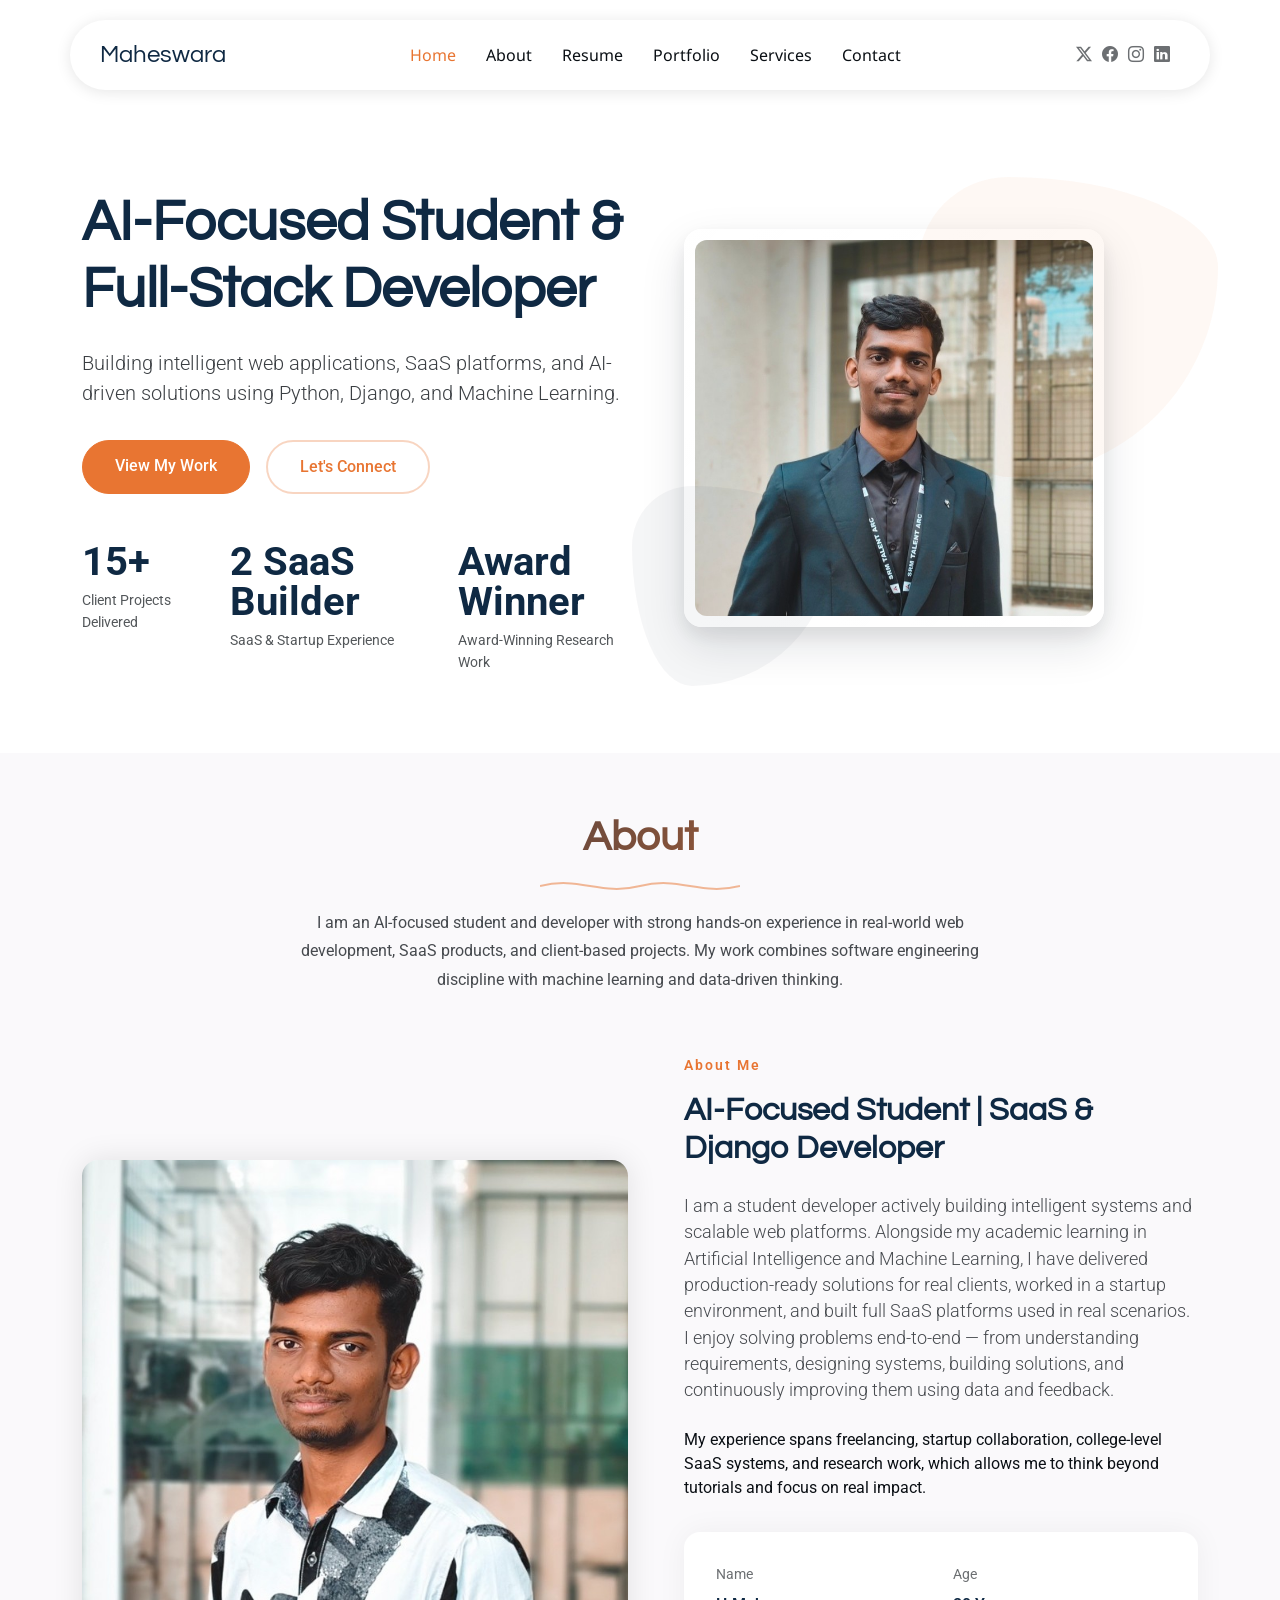
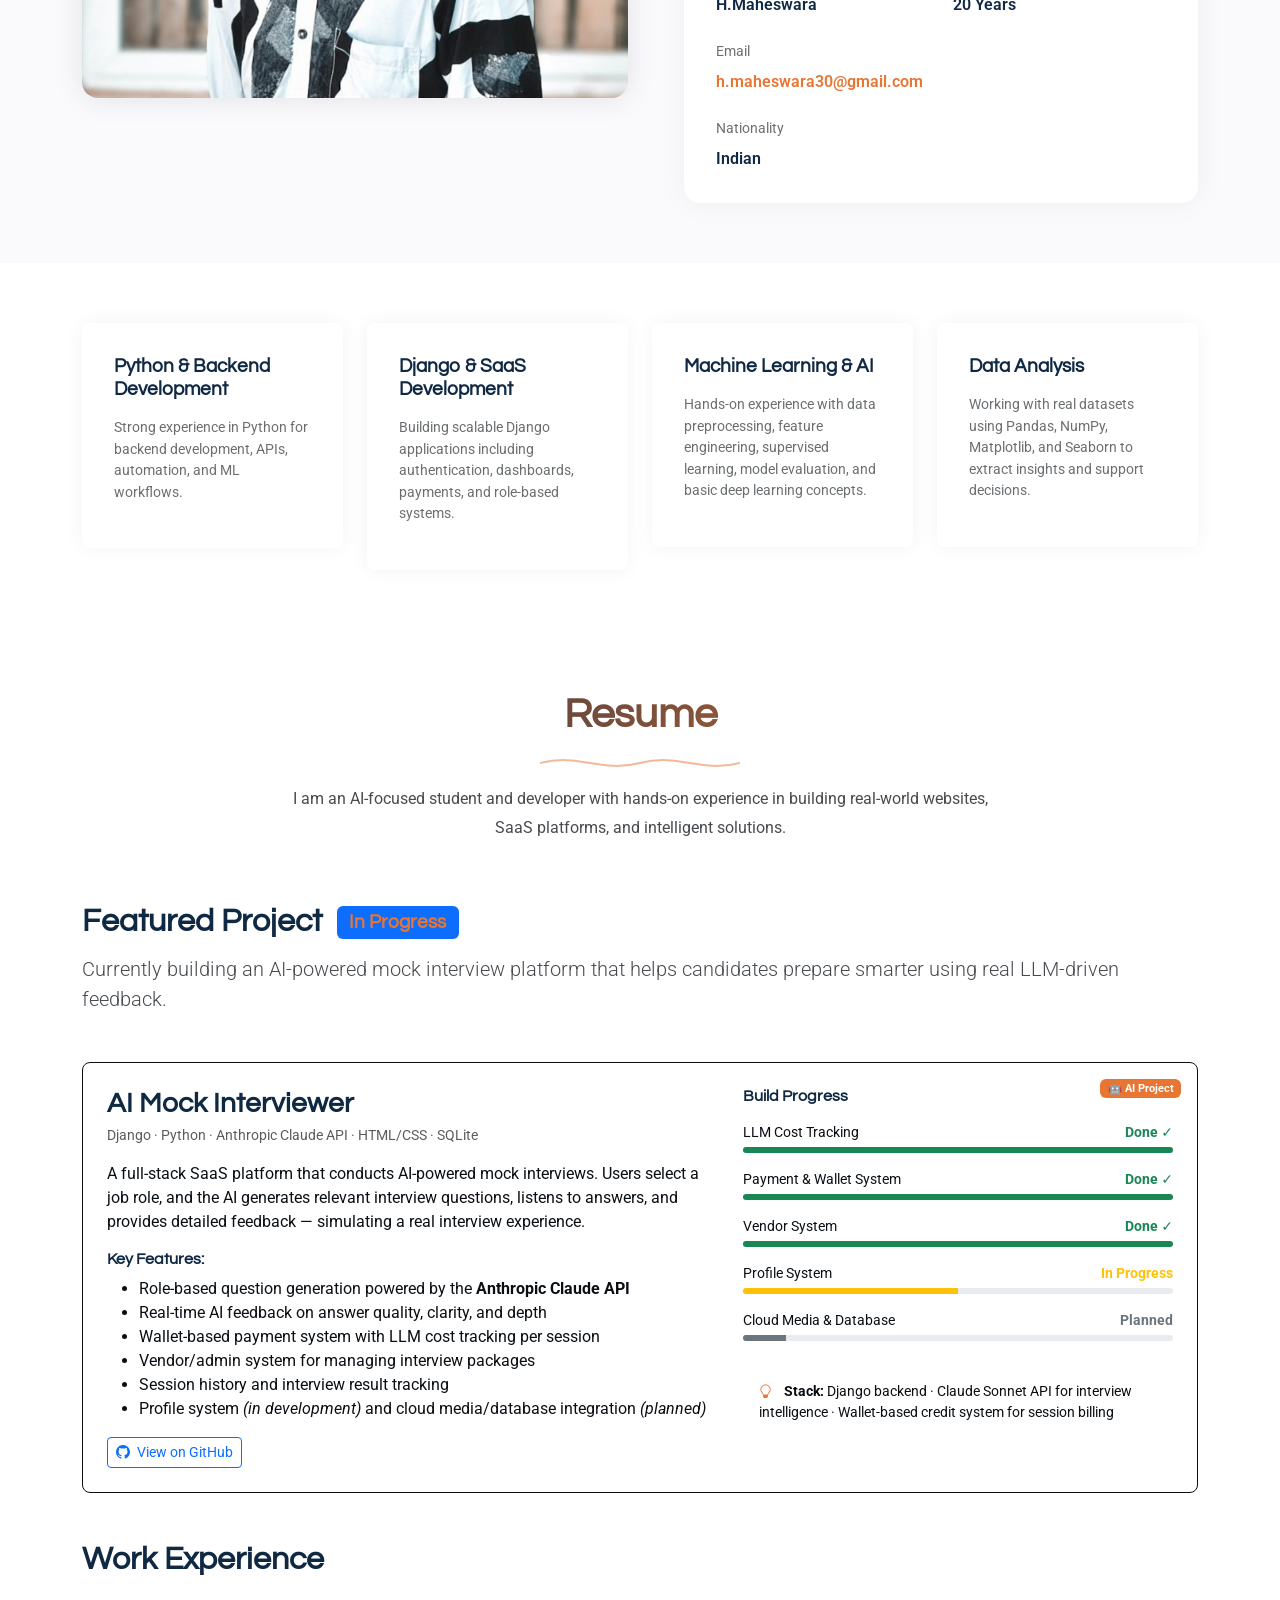
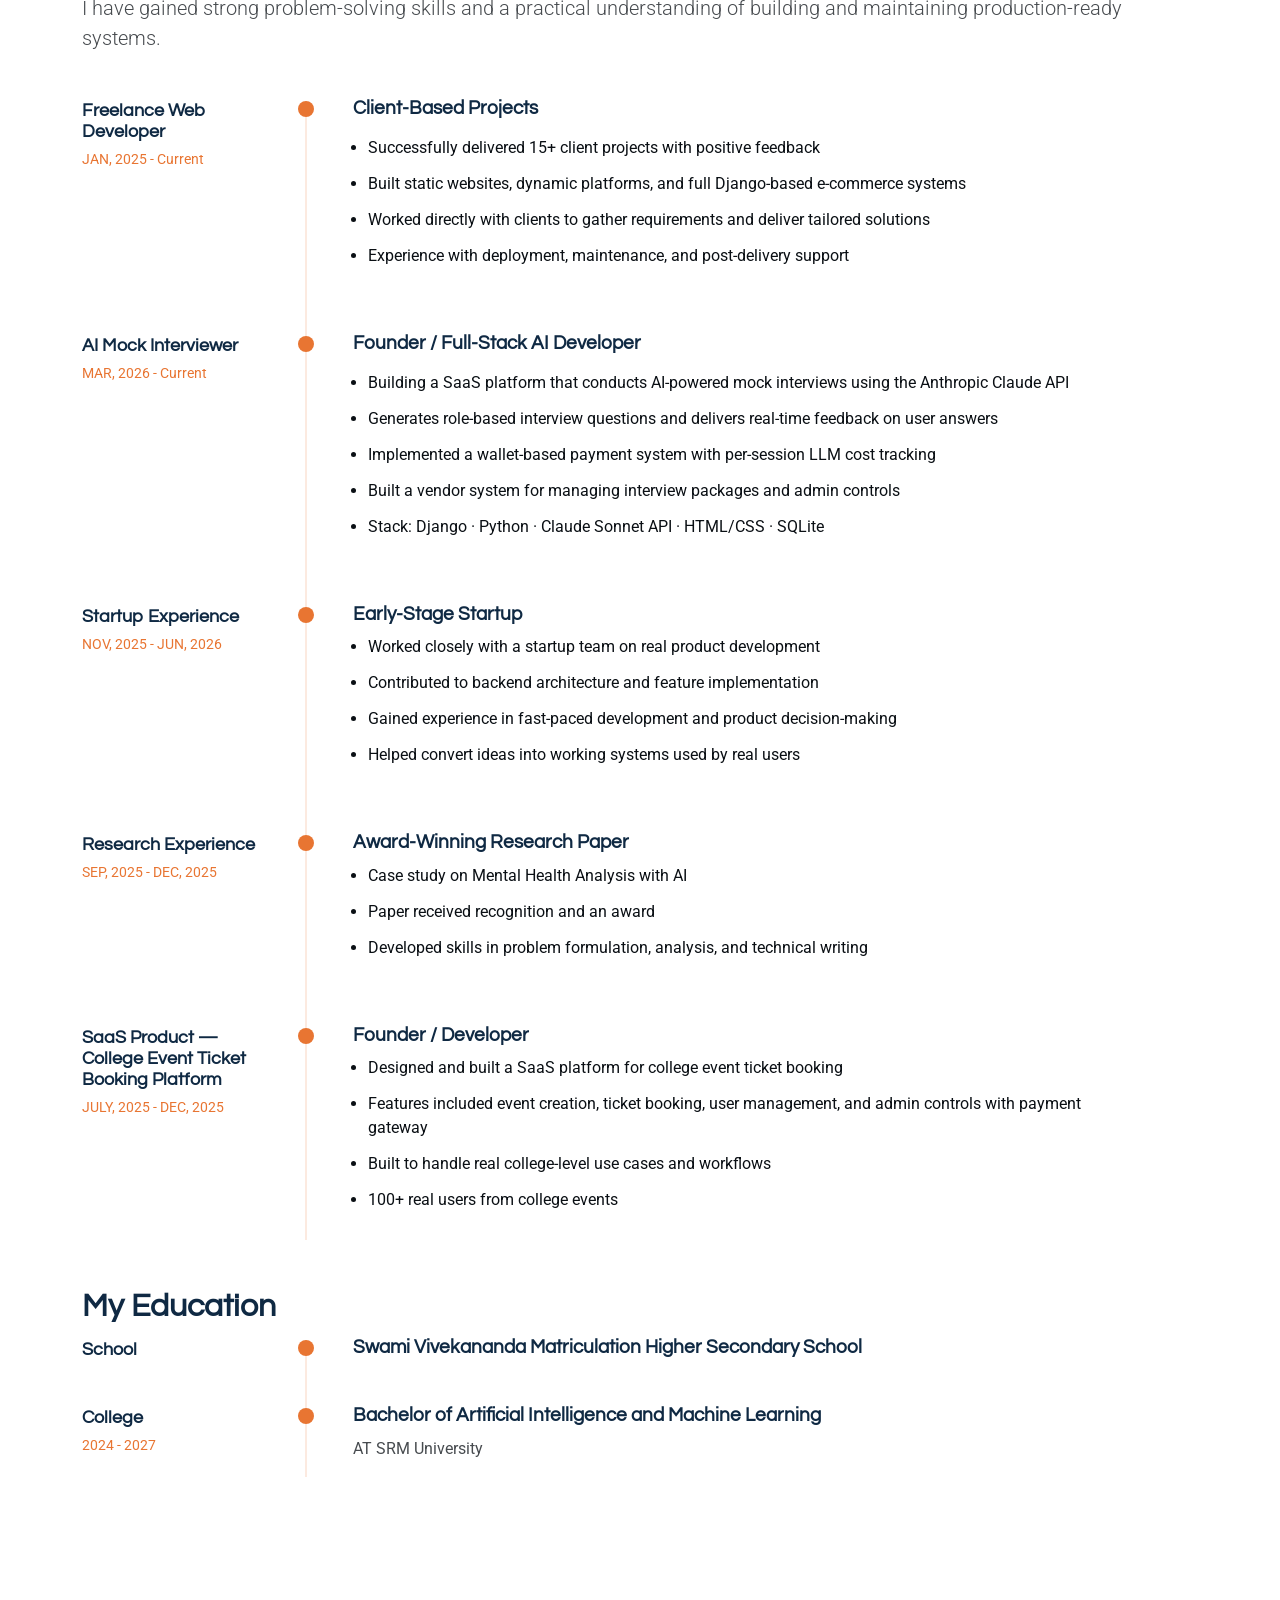
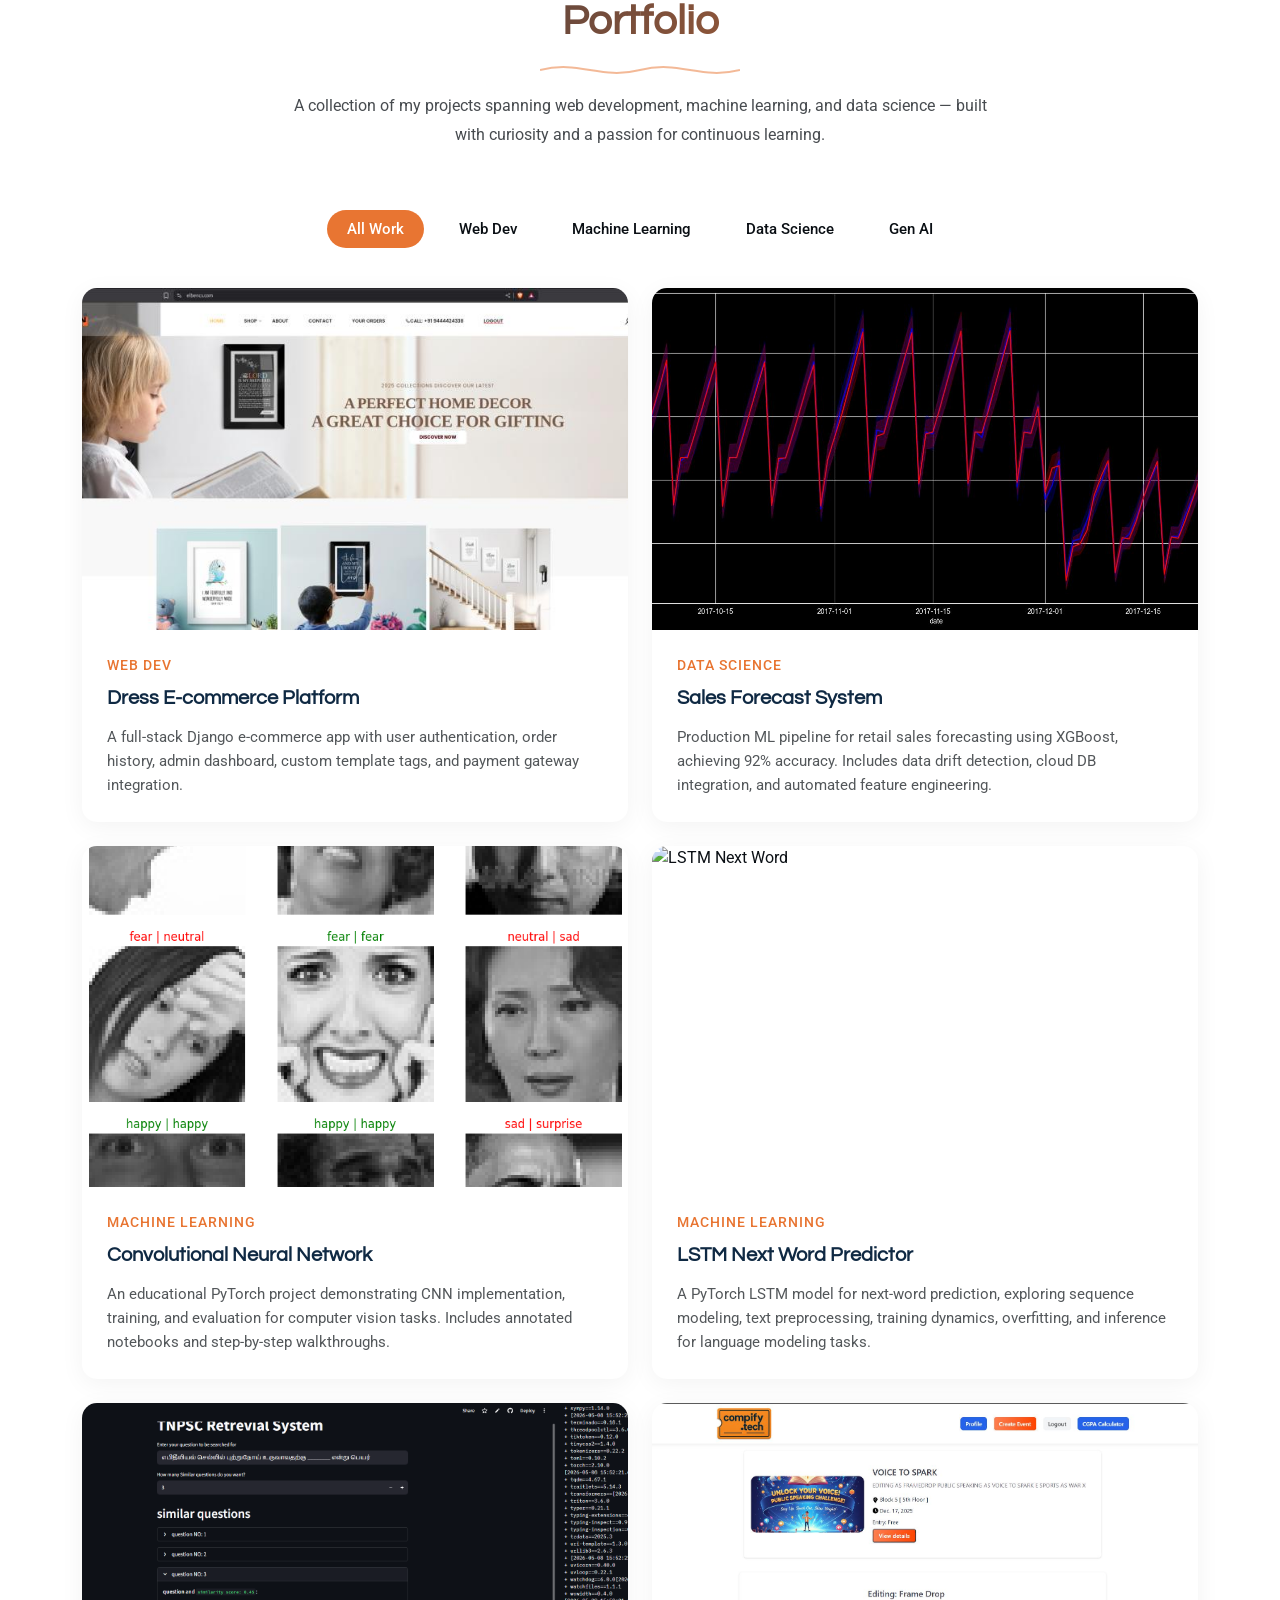
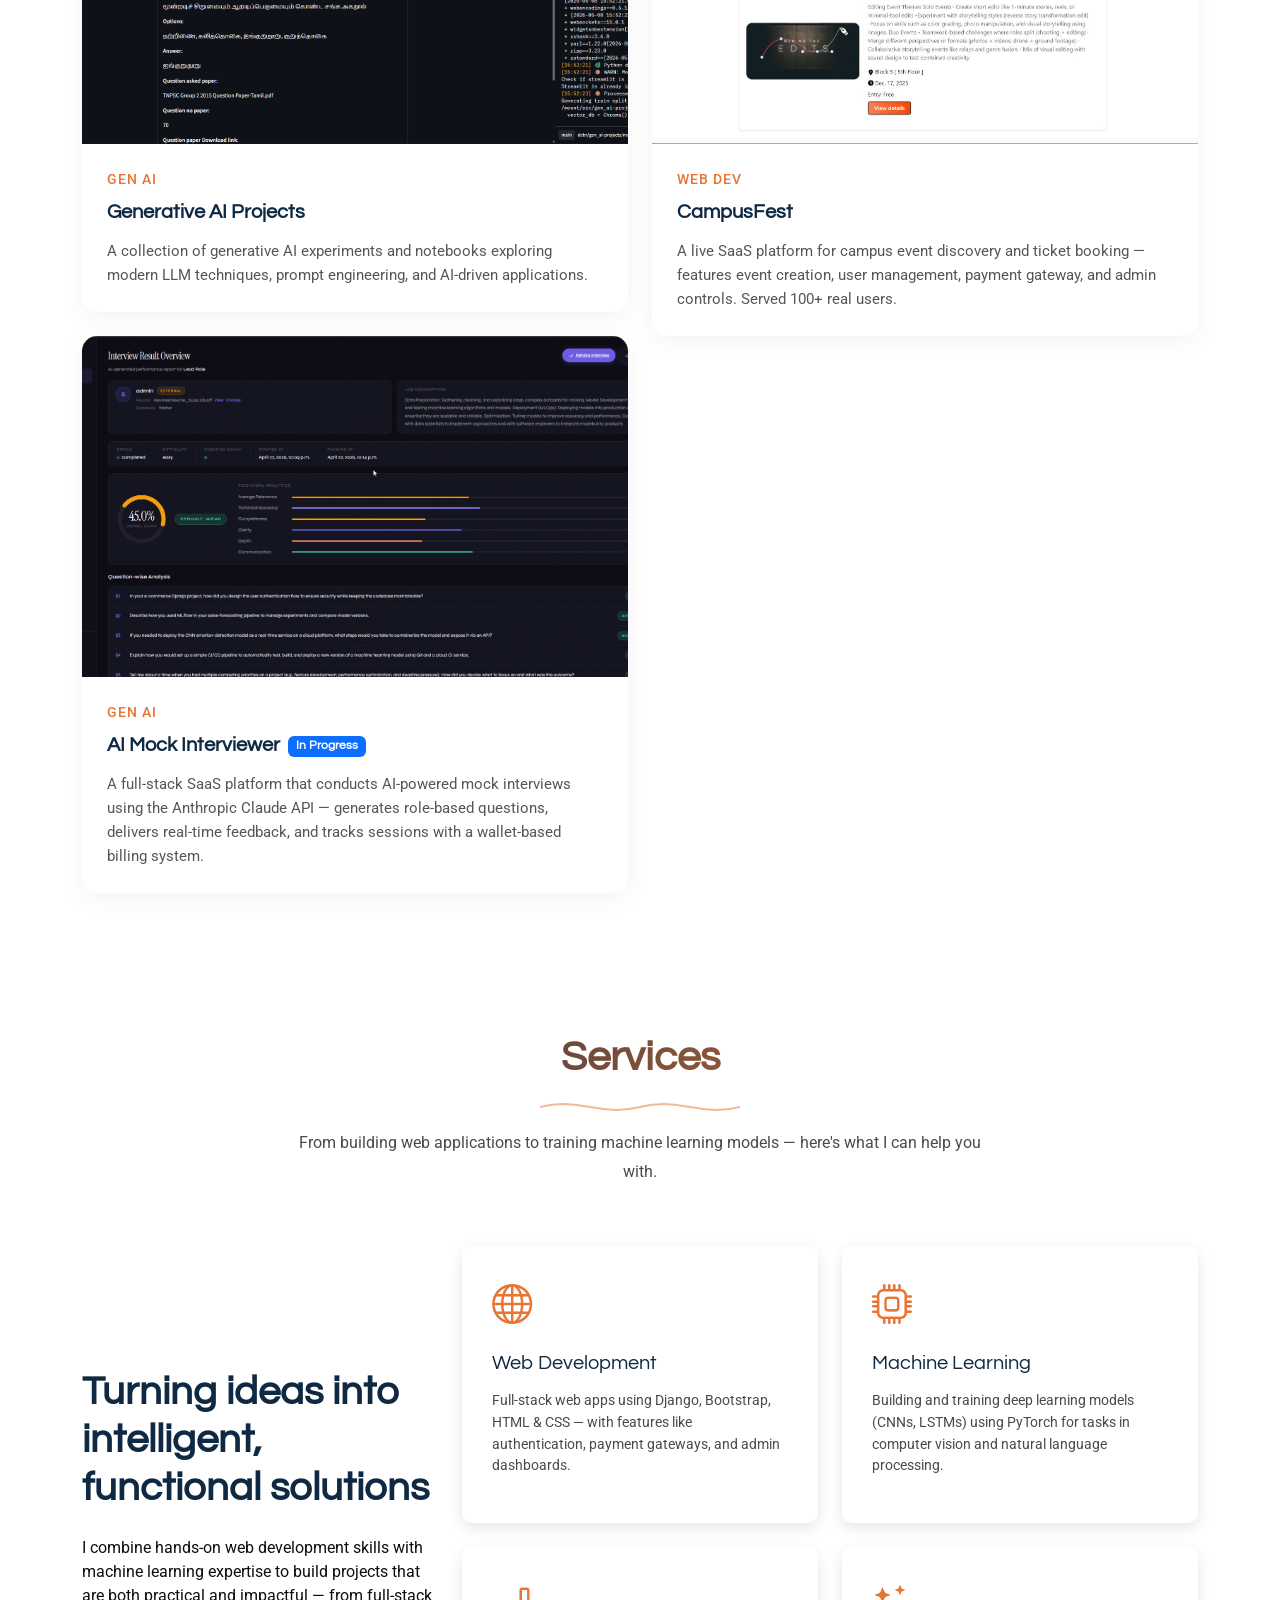
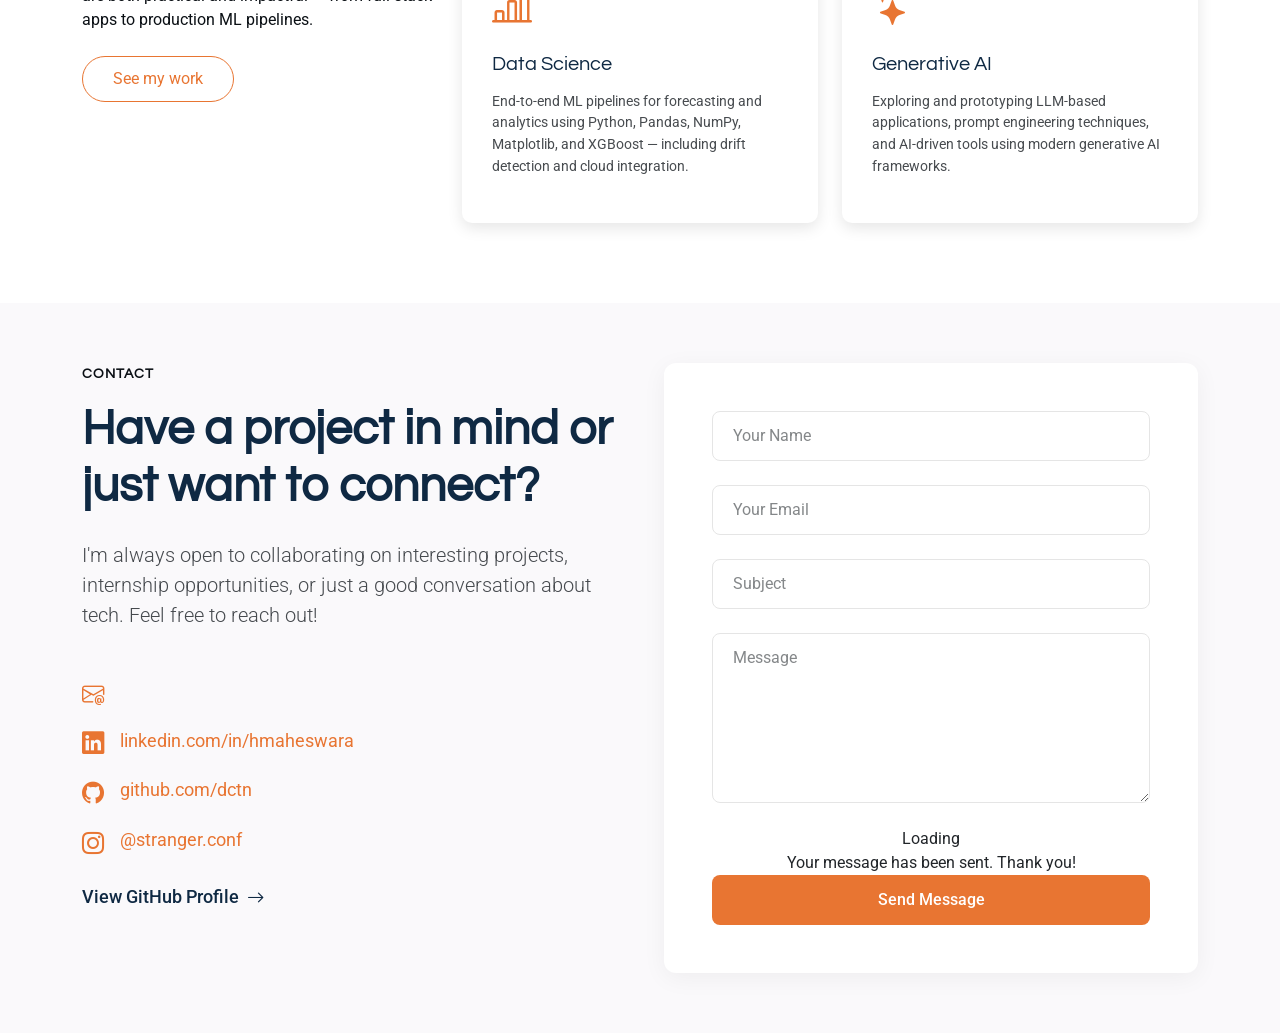
==== commit aab59dcf: "added profile img" ====
--- a/index.html
+++ b/index.html
@@ -4,7 +4,7 @@
 <head>
   <meta charset="utf-8">
   <meta content="width=device-width, initial-scale=1.0" name="viewport">
-  <title>Index - EasyFolio Bootstrap Template</title>
+  <title>Maheswara Portfilio site</title>
   <meta name="description" content="">
   <meta name="keywords" content="">
 
@@ -28,8 +28,8 @@
   <link href="assets/css/main.css" rel="stylesheet">
 
   <!-- =======================================================
-  * Template Name: EasyFolio
-  * Template URL: https://bootstrapmade.com/easyfolio-bootstrap-portfolio-template/
+  * Template Name: Maheswara
+  * Template URL: https://bootstrapmade.com/Maheswara-bootstrap-portfolio-template/
   * Updated: Feb 21 2025 with Bootstrap v5.3.3
   * Author: BootstrapMade.com
   * License: https://bootstrapmade.com/license/
@@ -45,7 +45,7 @@
       <a href="index.html" class="logo d-flex align-items-center me-auto me-xl-0">
         <!-- Uncomment the line below if you also wish to use an image logo -->
         <!-- <img src="assets/img/logo.webp" alt=""> -->
-        <h1 class="sitename">EasyFolio</h1>
+        <h1 class="sitename">Maheswara</h1>
       </a>
 
       <nav id="navmenu" class="navmenu">
@@ -123,7 +123,9 @@
           </div>
           <div class="col-lg-6">
             <div class="hero-image">
-              <img src="assets/img/profile/profile-1.webp" alt="Portfolio Hero Image" class="img-fluid" data-aos="zoom-out" data-aos-delay="300">
+              <div class="hero-img-glass" data-aos="zoom-out" data-aos-delay="300">
+                <img src="assets/own_img/mine_com.jpg" alt="Portfolio Hero Image" class="img-fluid rounded-hero-img">
+              </div>
               <div class="shape-1"></div>
               <div class="shape-2"></div>
             </div>
@@ -154,7 +156,7 @@
         <div class="row align-items-center">
           <div class="col-lg-6 position-relative" data-aos="fade-right" data-aos-delay="200">
             <div class="about-image">
-              <img src="assets/img/profile/profile-square-2.webp" alt="Profile Image" class="img-fluid rounded-4">
+              <img src="assets/own_img/mine_2_com.jpg" alt="Profile Image" class="img-fluid rounded-4">
             </div>
           </div>
 
@@ -216,7 +218,7 @@
                 </div>
               </div>
 
-              <div class="signature mt-4">
+              <!-- <div class="signature mt-4">
                 <div class="signature-image">
                   <img src="assets/img/misc/signature-1.webp" alt="" class="img-fluid">
                 </div>
@@ -224,7 +226,9 @@
                   <h4>Eliot Johnson</h4>
                   <p>Adipiscing Elit, Lorem Ipsum</p>
                 </div>
-              </div>
+              </div> -->
+
+
             </div>
           </div>
         </div>
@@ -883,7 +887,8 @@
         <div class="contact-form card" data-aos="fade-up" data-aos-delay="300">
           <div class="card-body p-4 p-lg-5">
 
-            <form action="forms/contact.php" method="post" class="php-email-form">
+            <form action="https://formspree.io/f/mzdwazap" method="POST" class="formspree-form">
+              <input type="hidden" name="_subject" value="New message from portfolio site">
               <div class="row gy-4">
 
                 <div class="col-12">
@@ -891,7 +896,7 @@
                 </div>
 
                 <div class="col-12">
-                  <input type="email" class="form-control" name="email" placeholder="Your Email" required="">
+                  <input type="email" class="form-control" name="_replyto" placeholder="Your Email" required="">
                 </div>
 
                 <div class="col-12">
--- a/assets/css/main.css
+++ b/assets/css/main.css
@@ -807,6 +807,33 @@
   z-index: 2;
 }
 
+.hero .hero-image .hero-img-glass {
+  display: inline-block;
+  padding: 10px;
+  border-radius: 18px;
+  background: linear-gradient(135deg, rgba(255,255,255,0.95), rgba(255,255,255,0.90));
+  border: 1px solid rgba(255,255,255,0.65);
+  -webkit-backdrop-filter: blur(8px) saturate(1.06);
+  backdrop-filter: blur(8px) saturate(1.06);
+  box-shadow: 0 18px 45px rgba(15, 23, 42, 0.12), 0 8px 20px rgba(10, 15, 20, 0.08);
+  z-index: 2;
+  max-width: 420px;
+  overflow: hidden;
+}
+.hero .hero-image .hero-img-glass .rounded-hero-img {
+  display: block;
+  width: 100%;
+  height: auto;
+  max-height: 540px;
+  border-radius: 12px;
+  object-fit: cover;
+  box-shadow: 0 6px 20px rgba(0,0,0,0.08) inset;
+}
+.hero .hero-image .hero-img-glass:hover {
+  transform: translateY(-6px);
+  transition: transform 300ms ease;
+}
+
 .hero .hero-image .shape-1,
 .hero .hero-image .shape-2 {
   position: absolute;
@@ -817,7 +844,7 @@
 .hero .hero-image .shape-1 {
   width: 300px;
   height: 300px;
-  background-color: color-mix(in srgb, var(--accent-color), transparent 85%);
+  background-color: color-mix(in srgb, var(--accent-color), transparent 95%);
   top: -20px;
   right: -20px;
   animation: morphShape 15s linear infinite;
@@ -826,7 +853,7 @@
 .hero .hero-image .shape-2 {
   width: 200px;
   height: 200px;
-  background-color: color-mix(in srgb, var(--heading-color), transparent 90%);
+  background-color: color-mix(in srgb, var(--heading-color), transparent 96%);
   bottom: -20px;
   left: -20px;
   animation: morphShape 20s linear infinite reverse;
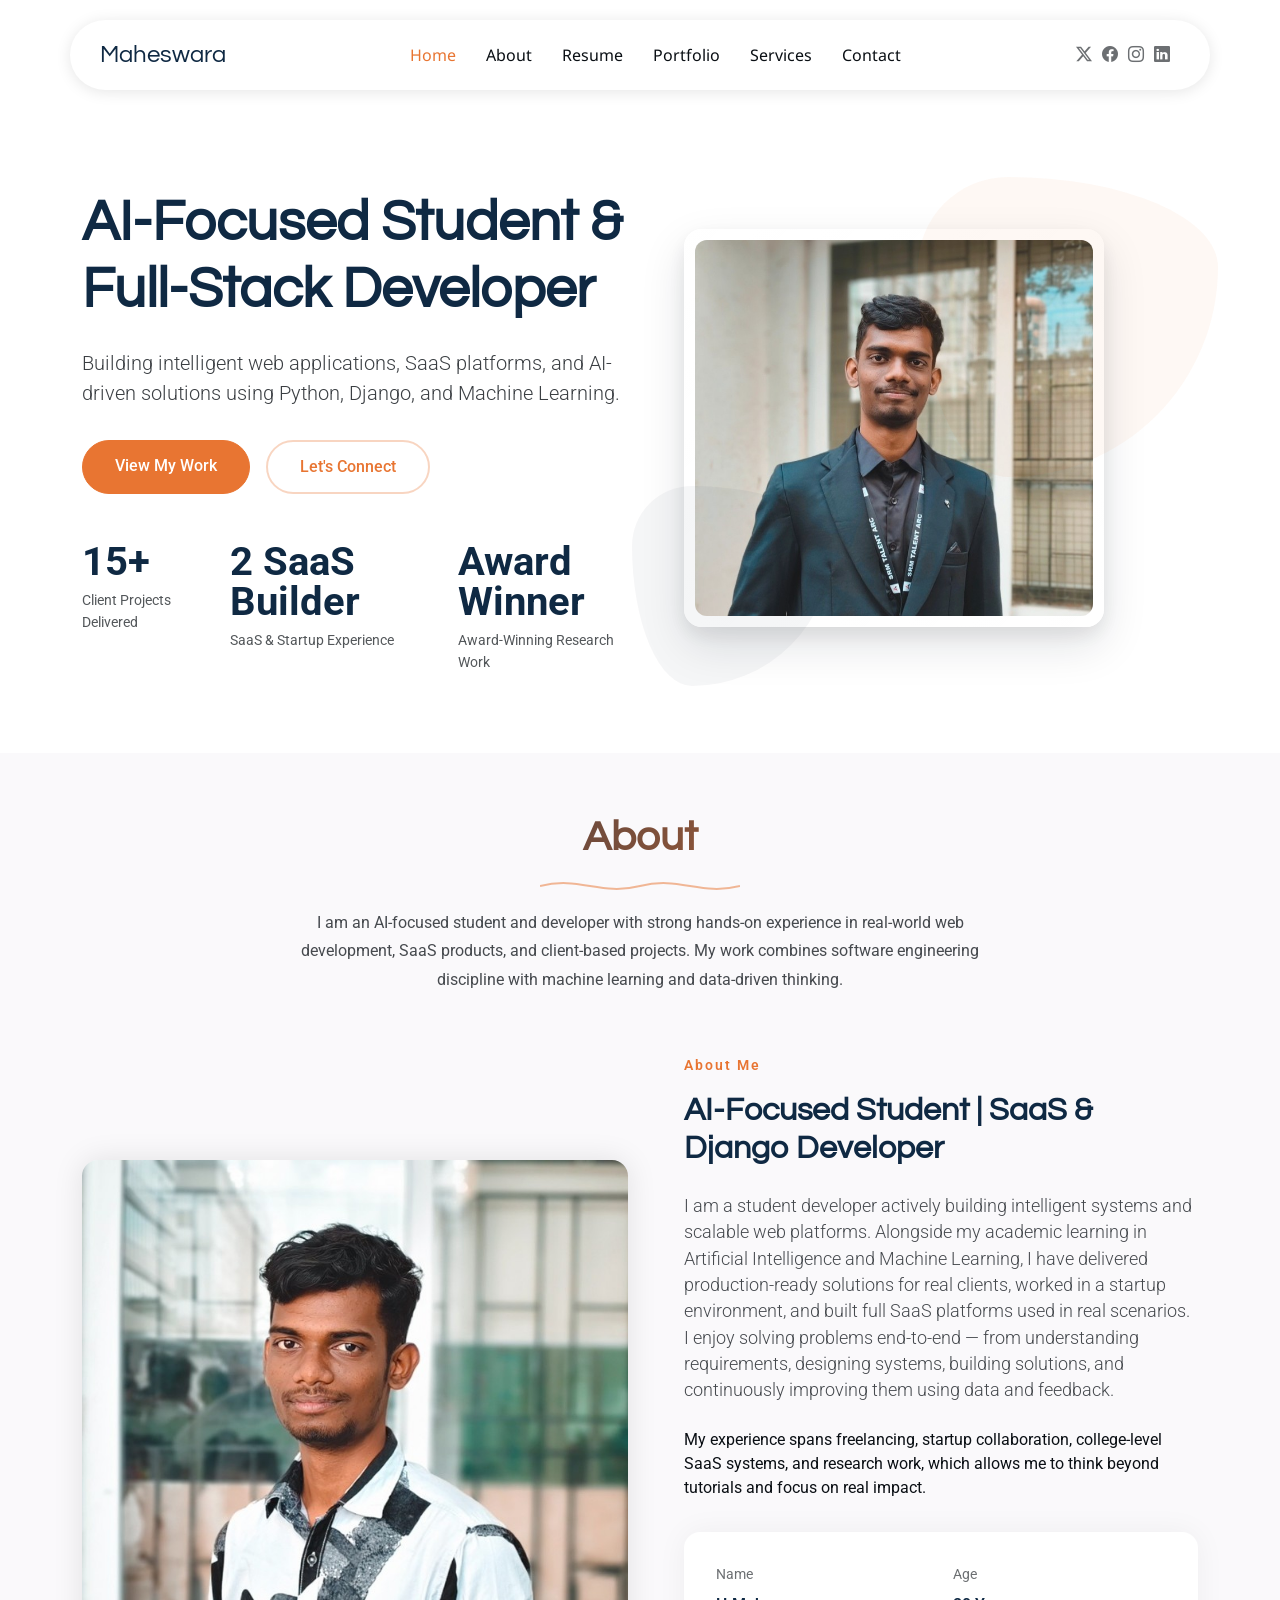
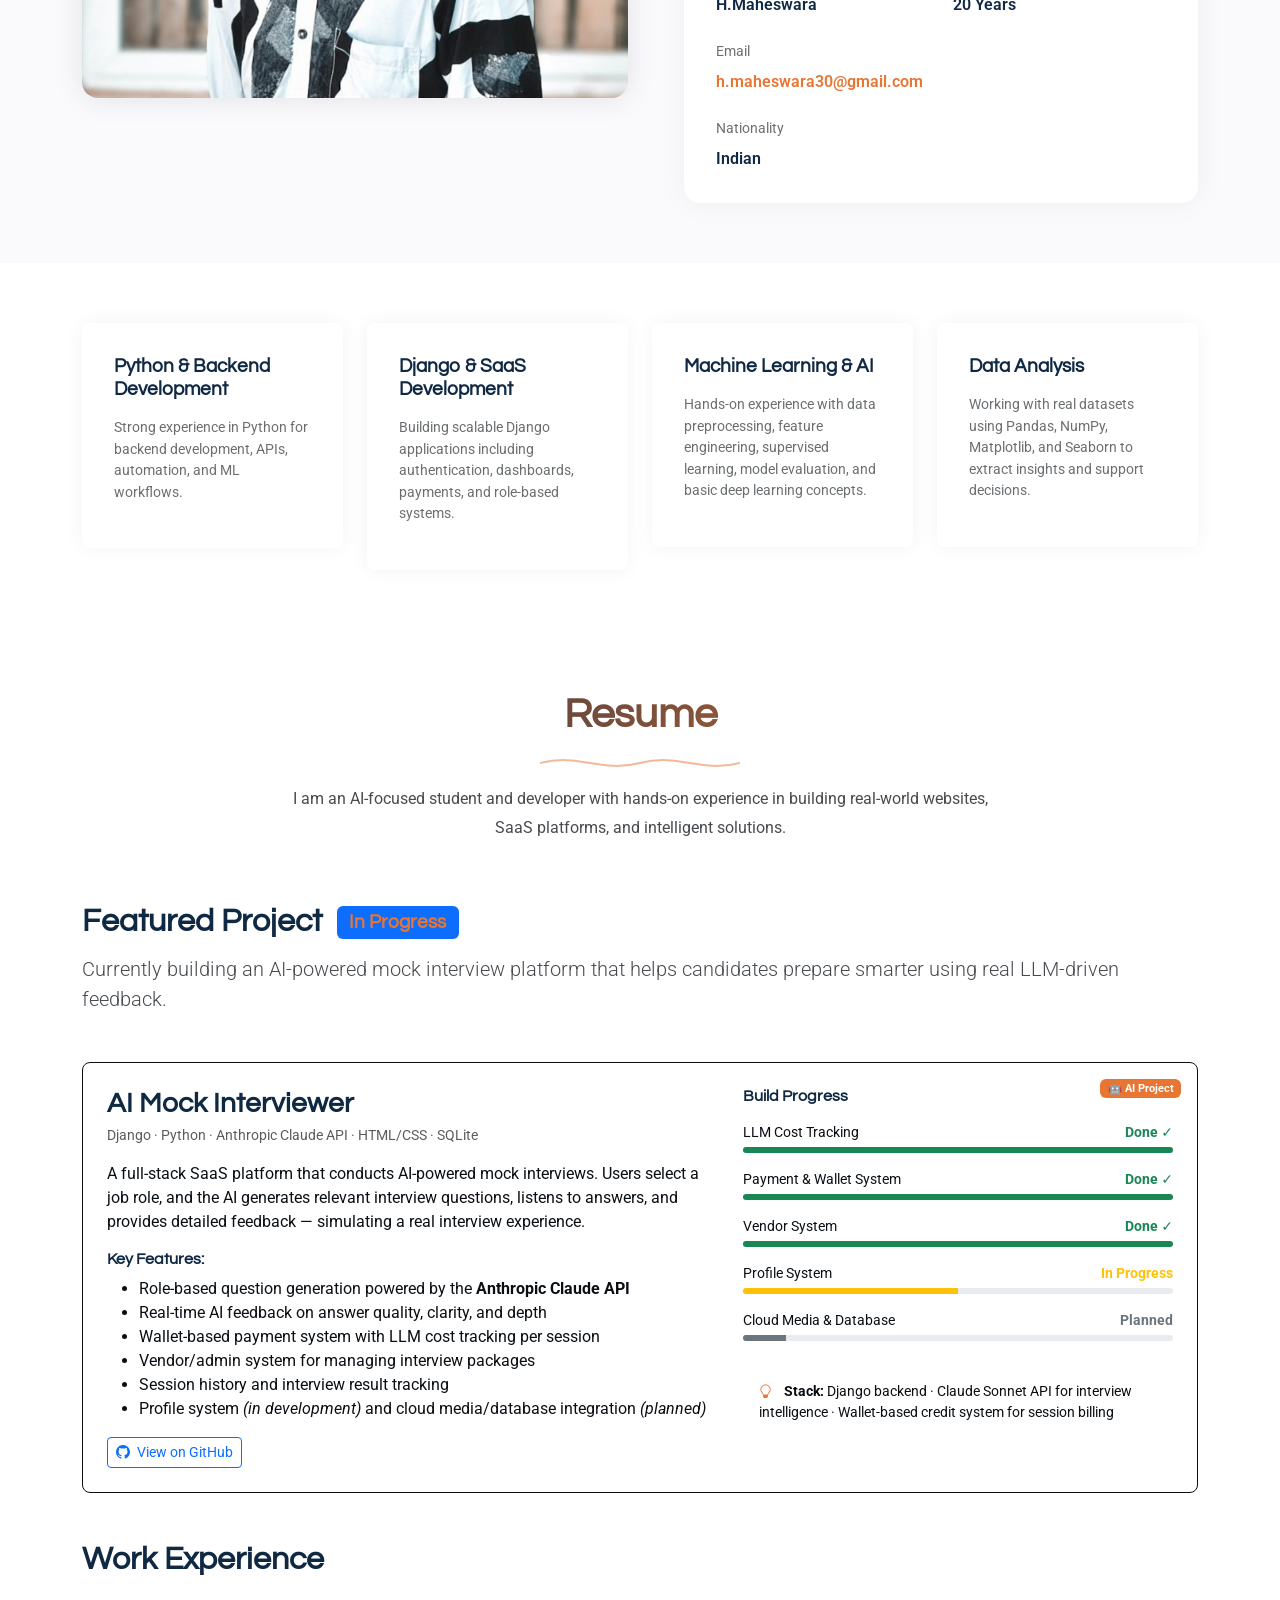
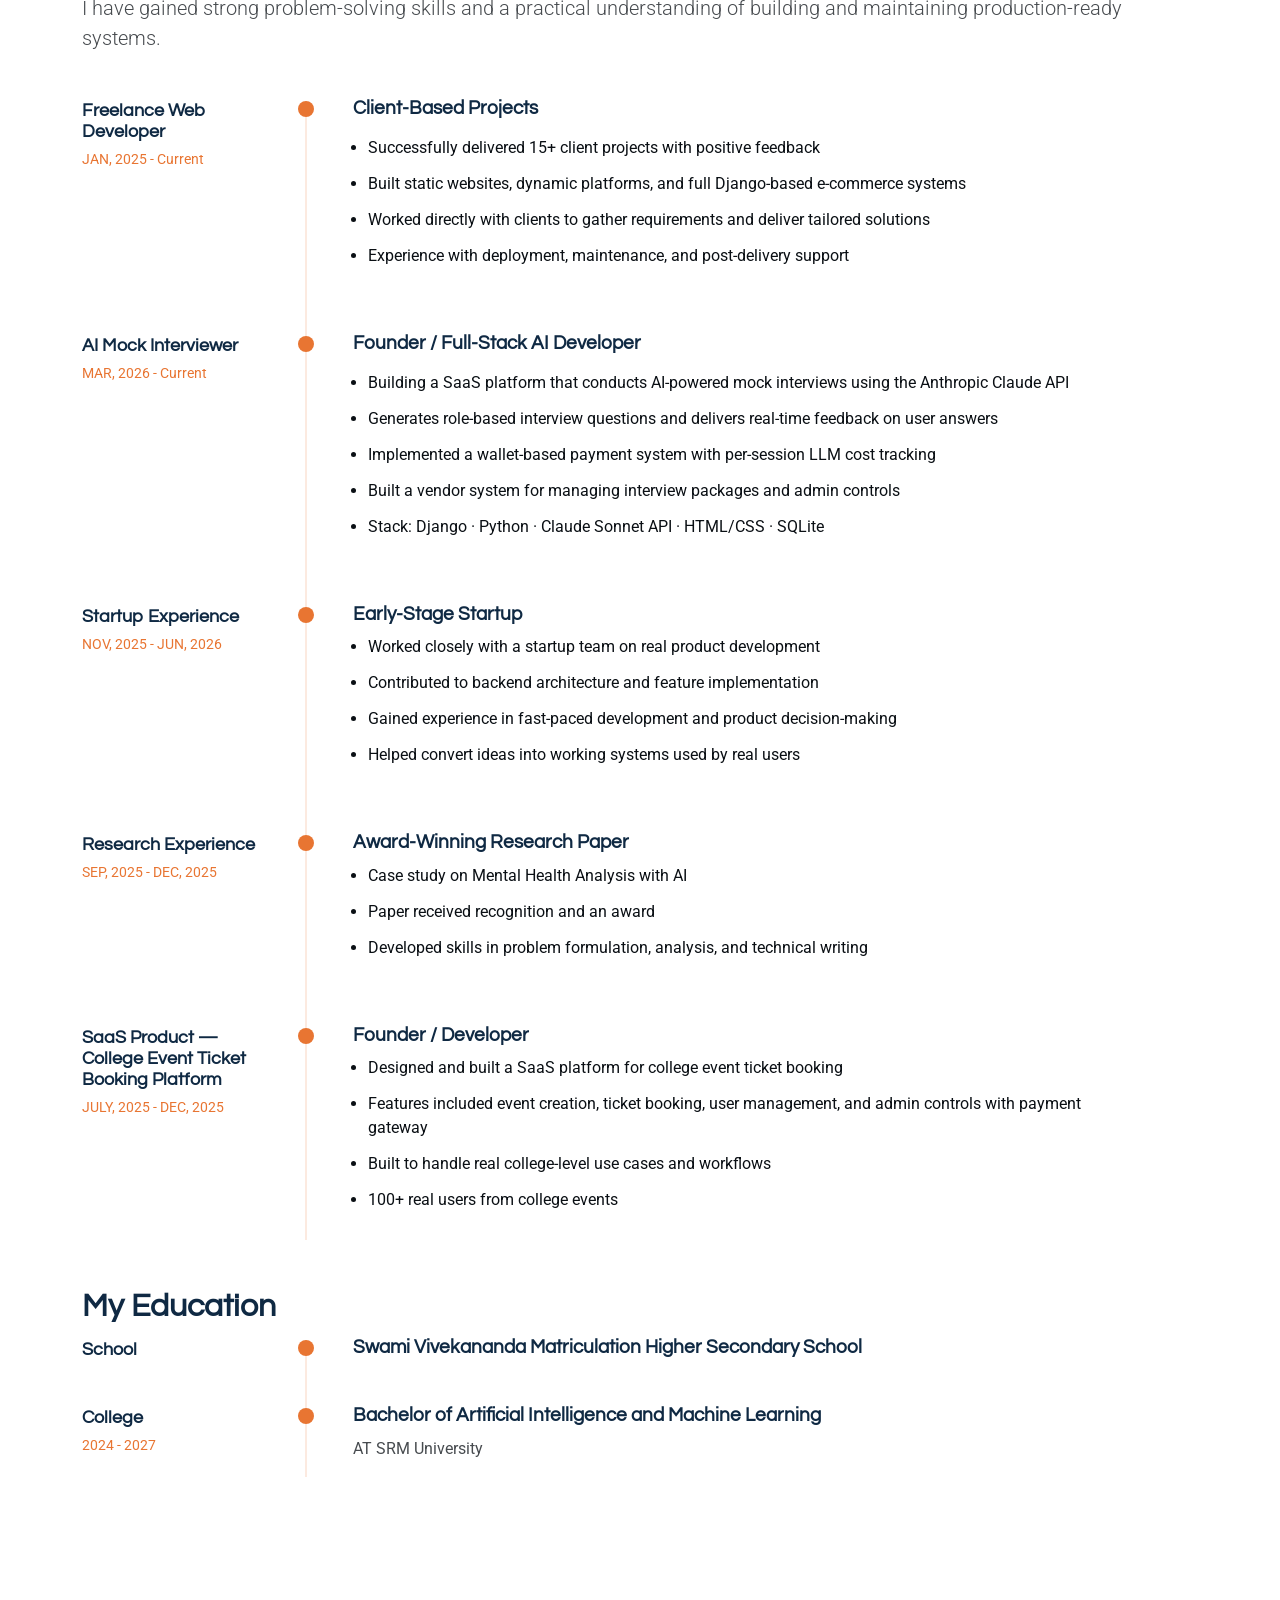
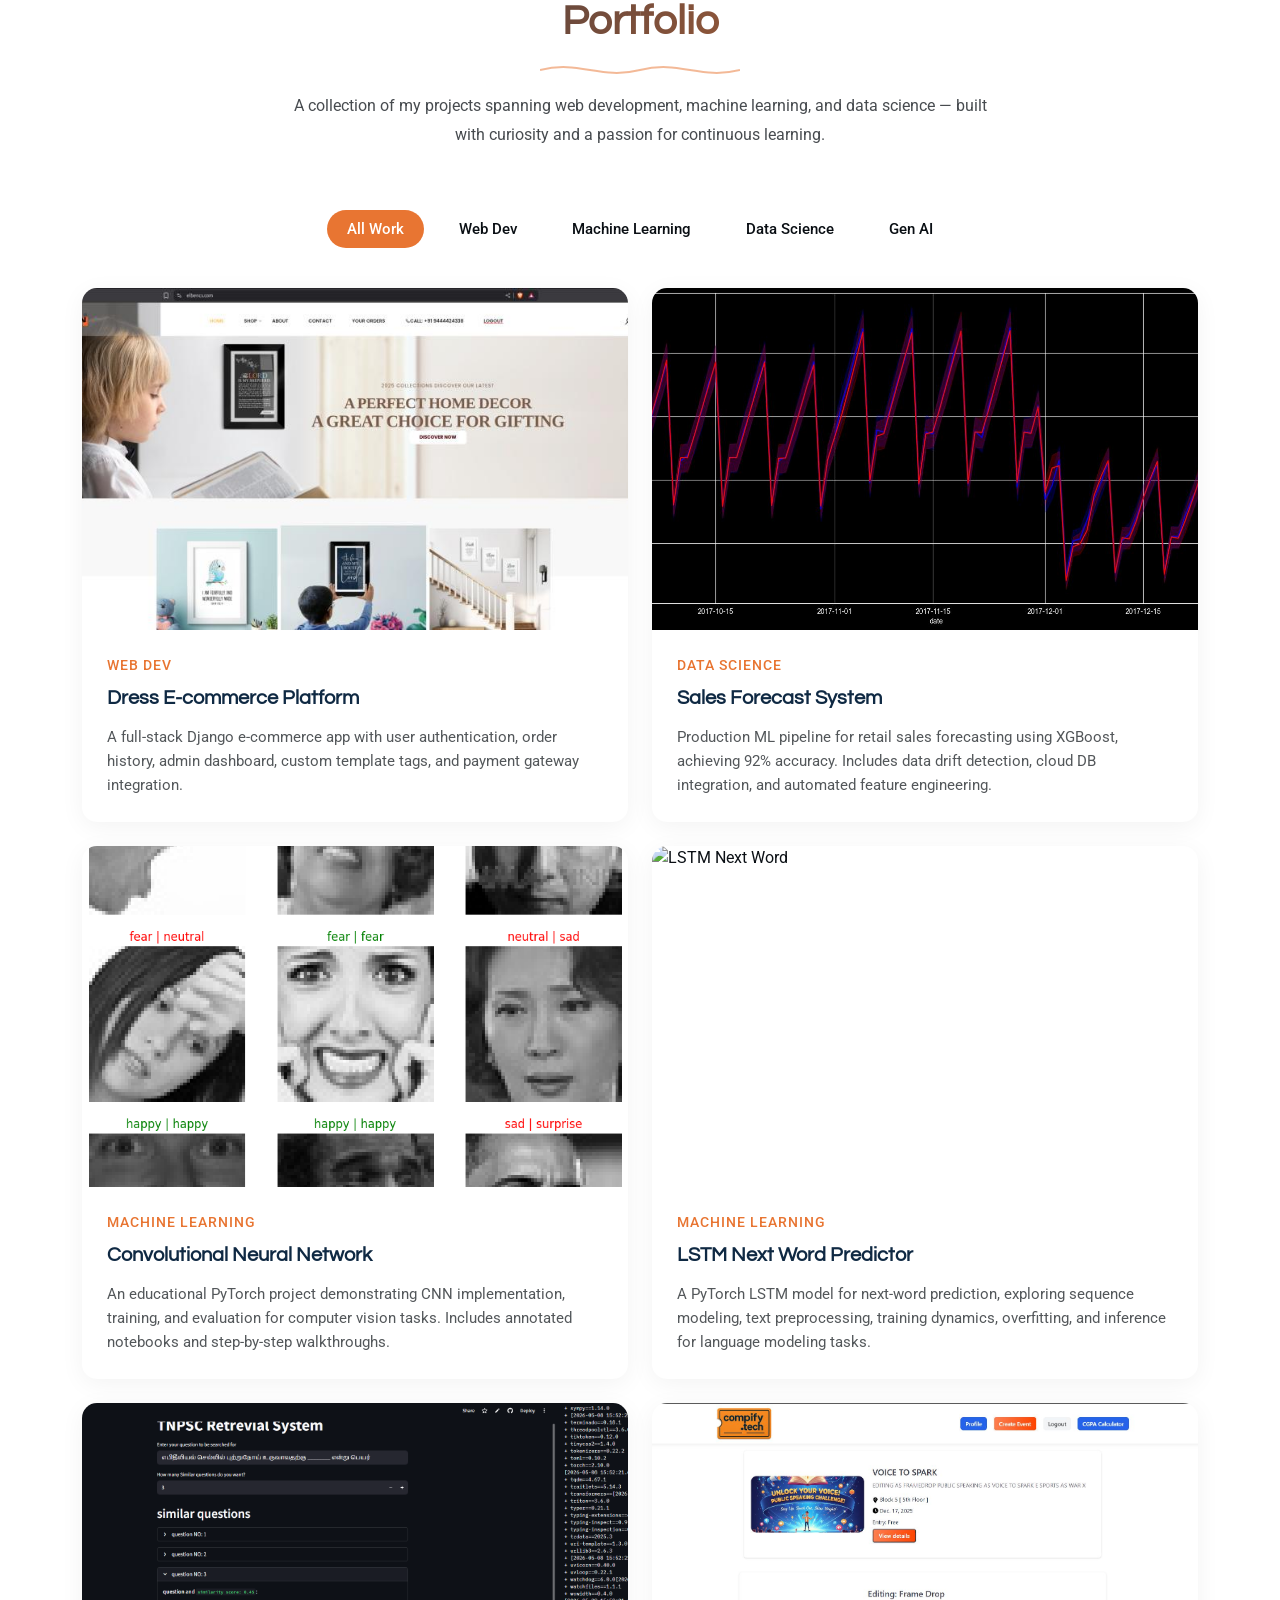
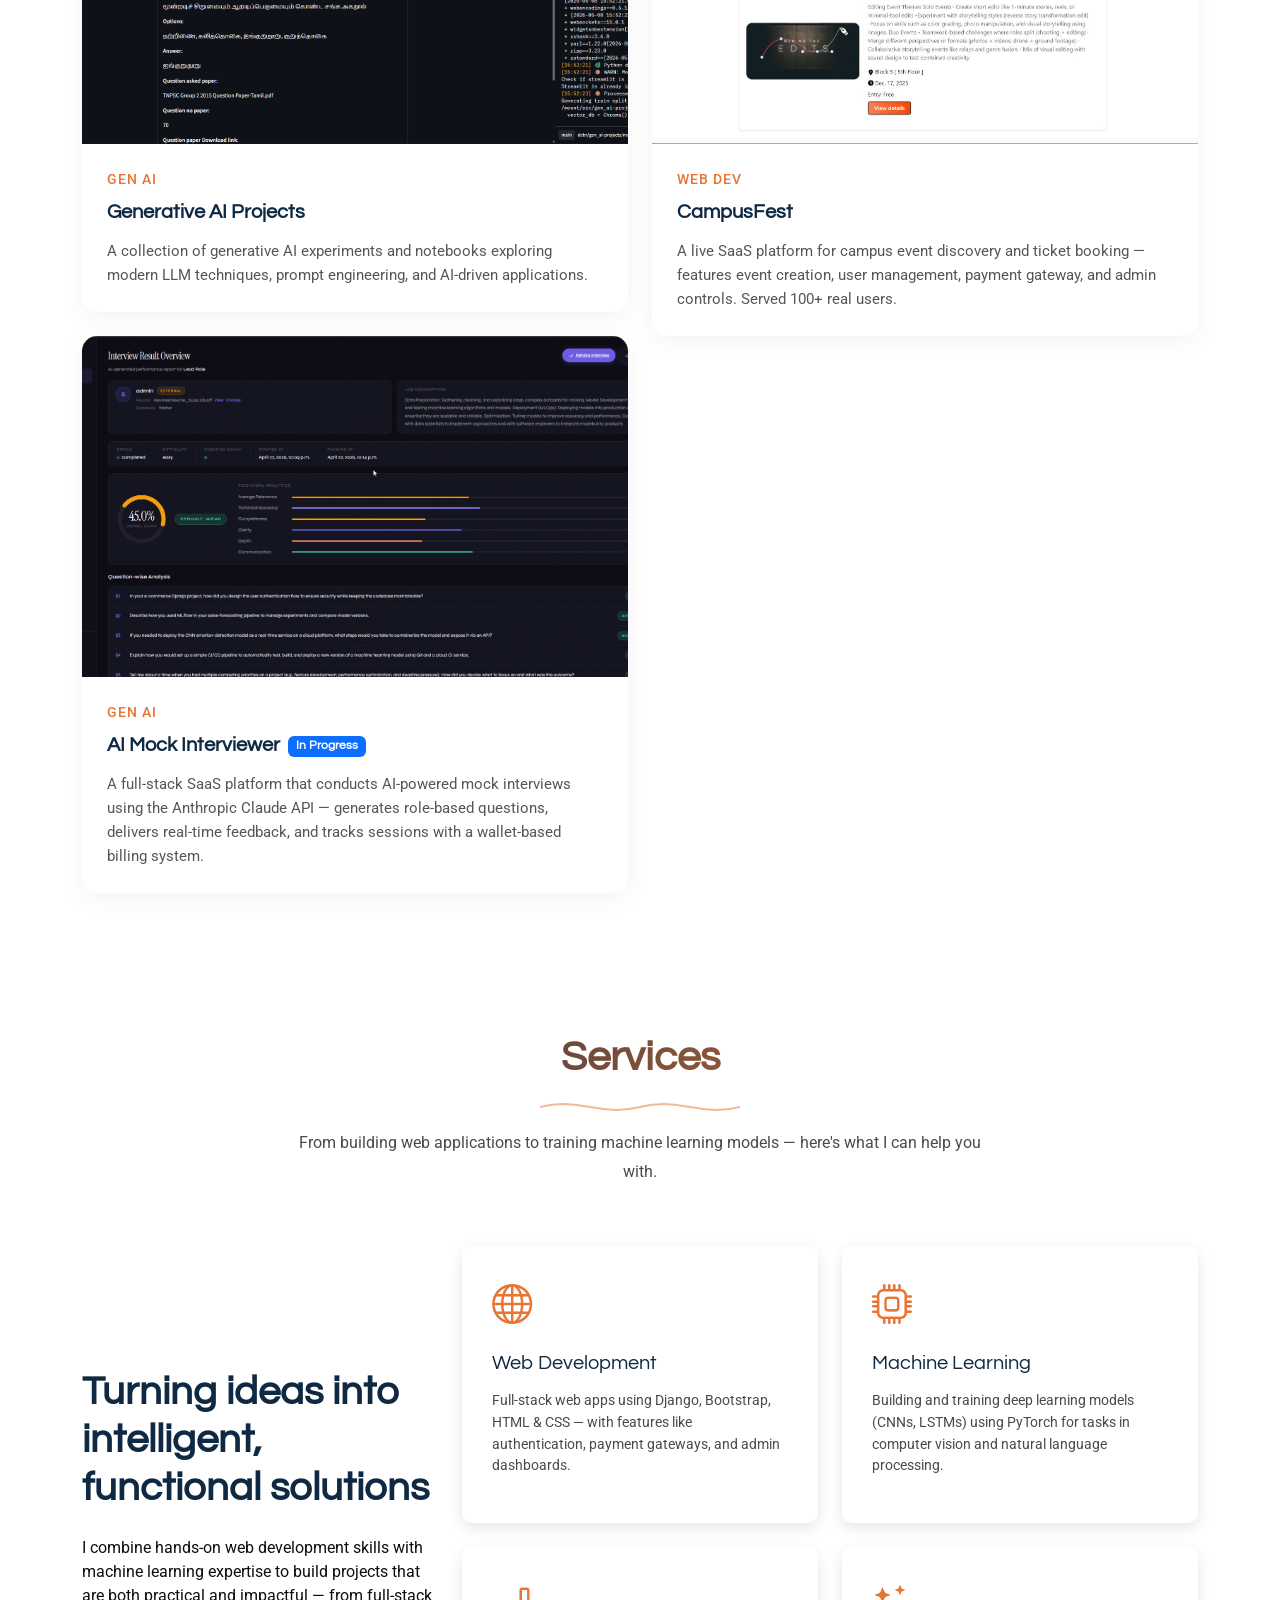
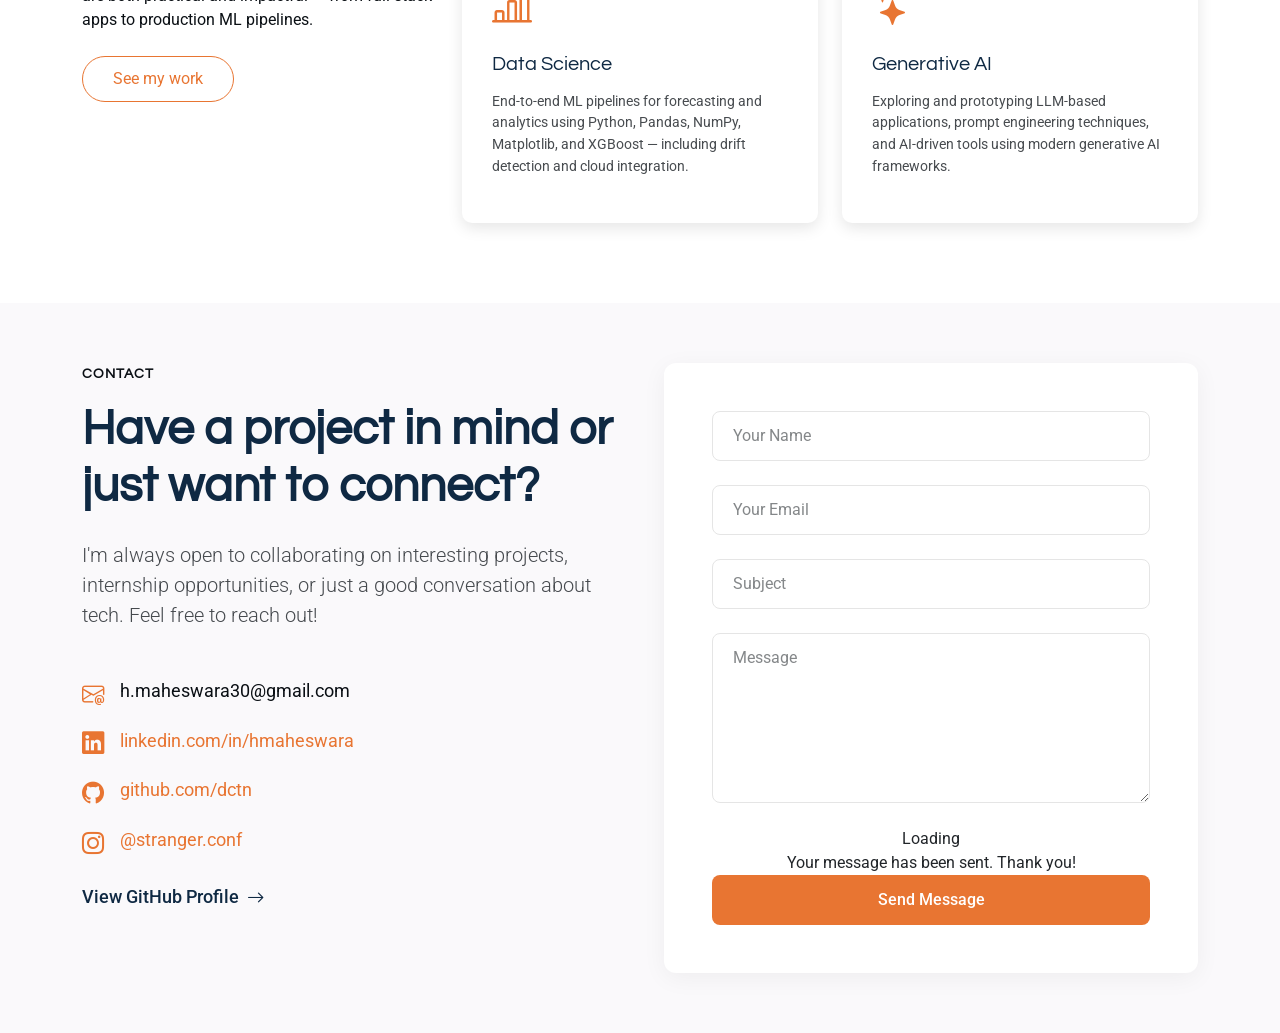
==== commit 84ec1c59: "Update contact gmail in index.html" ====
--- a/index.html
+++ b/index.html
@@ -857,7 +857,9 @@
           <div class="contact-info mt-5">
             <div class="info-item d-flex mb-3">
               <i class="bi bi-envelope-at me-3"></i>
-              <span><!-- Add your email here --></span>
+              <span>
+h.maheswara30@gmail.com
+</span>
             </div>
 
             <div class="info-item d-flex mb-3">
